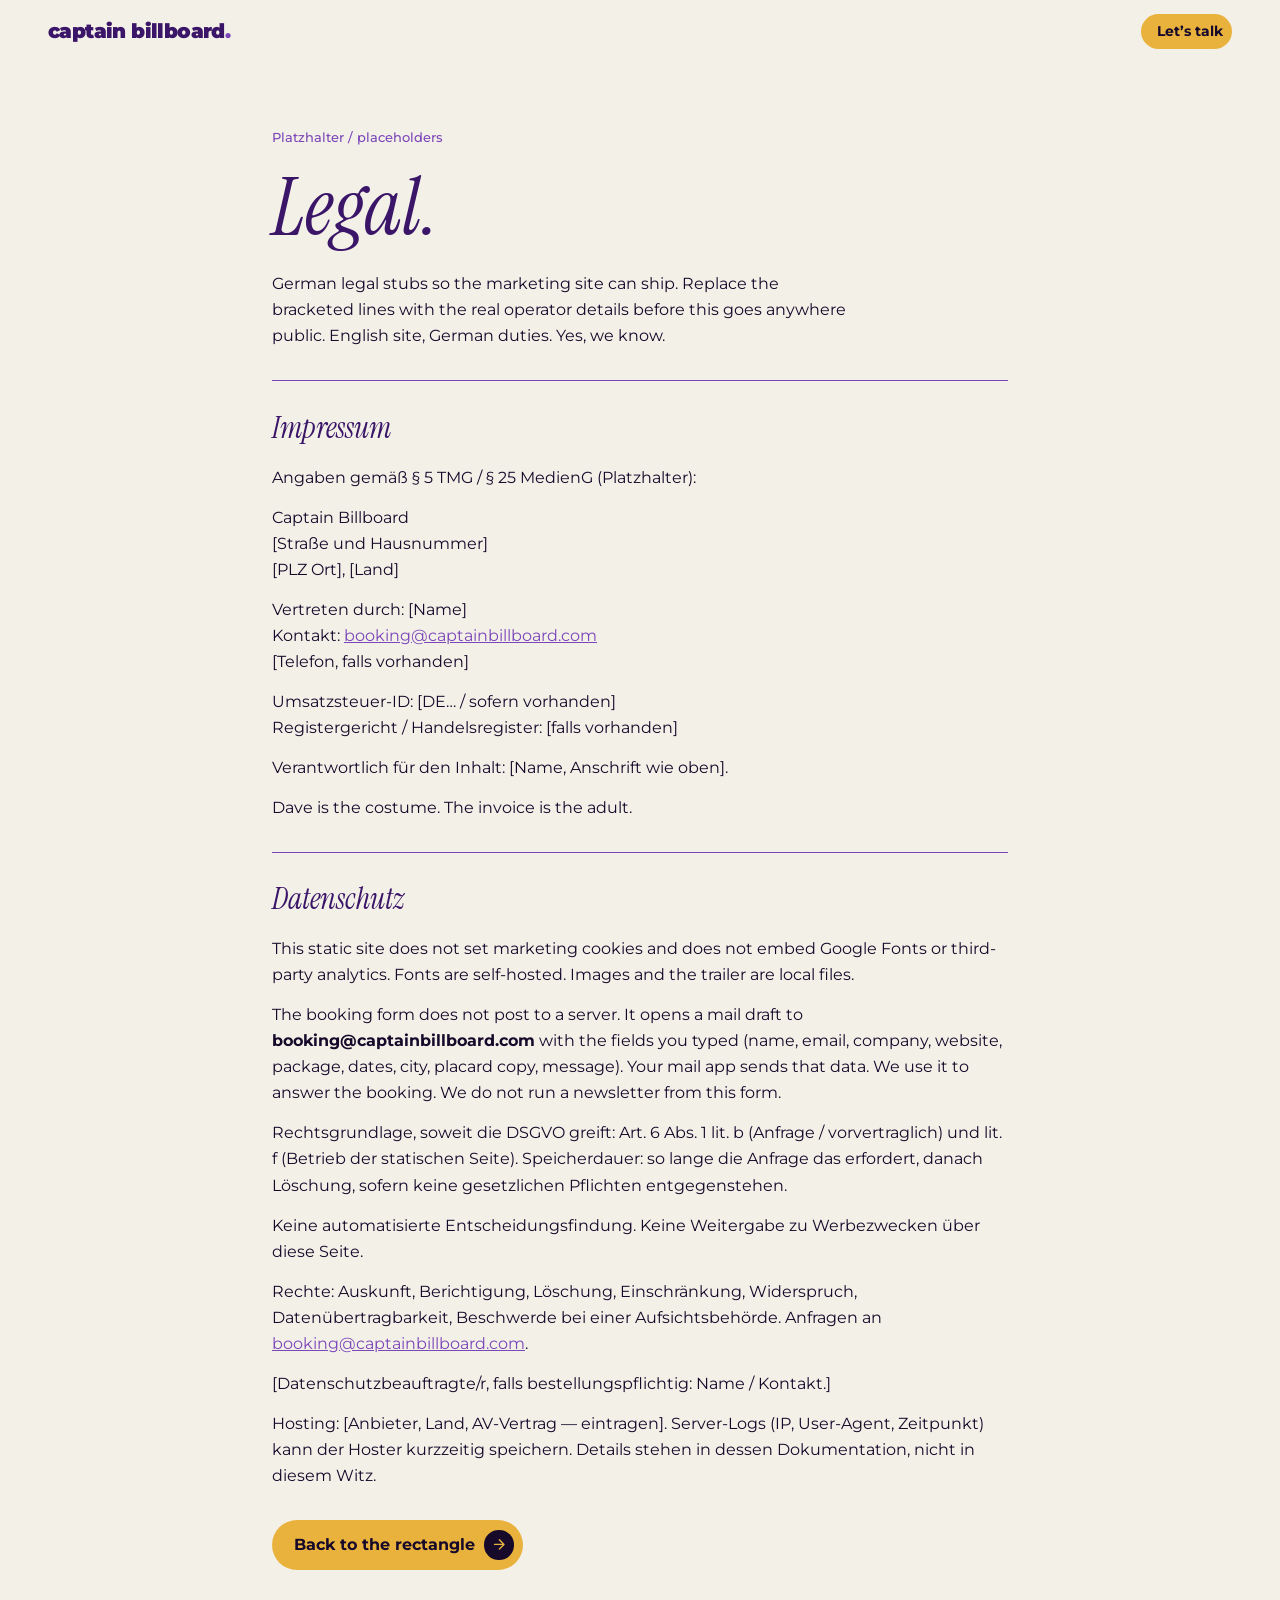
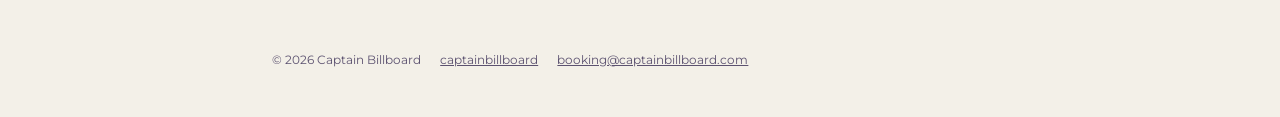
==== legal.html @ 232f28d6 "Restyle the site light: paper canvas, purple and gold from the suit. Swap the dark lime studio for D" ====
<!DOCTYPE html>
<html lang="de">
<head>
  <meta charset="utf-8">
  <meta name="viewport" content="width=device-width, initial-scale=1">
  <title>Impressum &amp; Datenschutz — Captain Billboard</title>
  <meta name="robots" content="noindex">
  <link rel="icon" href="assets/img/favicon.svg" type="image/svg+xml">
  <link rel="icon" href="assets/img/favicon.png" type="image/png">
  <meta name="theme-color" content="#f3f0e8">
  <link rel="stylesheet" href="assets/fonts/fonts.css">
  <link rel="stylesheet" href="css/styles.css">
</head>
<body>
  <a class="skip" href="#legal">Zum Inhalt</a>
  <header class="nav">
    <a class="mark" href="index.html">captain billboard<span class="mark__dot">.</span></a>
    <div class="nav__end">
      <a class="pill" href="index.html#book">Let’s talk</a>
    </div>
  </header>

  <main id="legal" class="legal-page">
    <p class="eyebrow">Platzhalter / placeholders</p>
    <h1>Legal.</h1>
    <p class="measure">German legal stubs so the marketing site can ship. Replace the bracketed lines with the real operator details before this goes anywhere public. English site, German duties. Yes, we know.</p>

    <article class="legal-block" id="impressum">
      <h2>Impressum</h2>
      <p>Angaben gemäß § 5 TMG / § 25 MedienG (Platzhalter):</p>
      <p>
        Captain Billboard<br>
        [Straße und Hausnummer]<br>
        [PLZ Ort], [Land]
      </p>
      <p>
        Vertreten durch: [Name]<br>
        Kontakt: <a href="mailto:booking@captainbillboard.com">booking@captainbillboard.com</a><br>
        [Telefon, falls vorhanden]
      </p>
      <p>
        Umsatzsteuer-ID: [DE… / sofern vorhanden]<br>
        Registergericht / Handelsregister: [falls vorhanden]
      </p>
      <p>Verantwortlich für den Inhalt: [Name, Anschrift wie oben].</p>
      <p>Dave is the costume. The invoice is the adult.</p>
    </article>

    <article class="legal-block" id="datenschutz">
      <h2>Datenschutz</h2>
      <p>This static site does not set marketing cookies and does not embed Google Fonts or third-party analytics. Fonts are self-hosted. Images and the trailer are local files.</p>
      <p>The booking form does not post to a server. It opens a mail draft to <strong>booking@captainbillboard.com</strong> with the fields you typed (name, email, company, website, package, dates, city, placard copy, message). Your mail app sends that data. We use it to answer the booking. We do not run a newsletter from this form.</p>
      <p>Rechtsgrundlage, soweit die DSGVO greift: Art. 6 Abs. 1 lit. b (Anfrage / vorvertraglich) und lit. f (Betrieb der statischen Seite). Speicherdauer: so lange die Anfrage das erfordert, danach Löschung, sofern keine gesetzlichen Pflichten entgegenstehen.</p>
      <p>Keine automatisierte Entscheidungsfindung. Keine Weitergabe zu Werbezwecken über diese Seite.</p>
      <p>Rechte: Auskunft, Berichtigung, Löschung, Einschränkung, Widerspruch, Datenübertragbarkeit, Beschwerde bei einer Aufsichtsbehörde. Anfragen an <a href="mailto:booking@captainbillboard.com">booking@captainbillboard.com</a>.</p>
      <p>[Datenschutzbeauftragte/r, falls bestellungspflichtig: Name / Kontakt.]</p>
      <p>Hosting: [Anbieter, Land, AV-Vertrag — eintragen]. Server-Logs (IP, User-Agent, Zeitpunkt) kann der Hoster kurzzeitig speichern. Details stehen in dessen Dokumentation, nicht in diesem Witz.</p>
    </article>

    <p style="margin-top:2rem"><a class="pill pill--gold pill--lg" href="index.html">Back to the rectangle <span class="arrow" aria-hidden="true"><svg viewBox="0 0 24 24" aria-hidden="true"><path d="M5 12h13M12 5.5 18.5 12 12 18.5"/></svg></span></a></p>
  </main>

  <footer class="legal-bar">
    <span>© <span id="y"></span> Captain Billboard</span>
    <a href="index.html">captainbillboard</a>
    <a href="mailto:booking@captainbillboard.com">booking@captainbillboard.com</a>
  </footer>
  <script src="js/main.js"></script>
</body>
</html>
---- assets/fonts/fonts.css ----
@font-face {
  font-family: "Instrument Serif";
  src: url("instrument-serif-latin-400.woff2") format("woff2");
  font-weight: 400;
  font-style: normal;
  font-display: swap;
}

@font-face {
  font-family: "Instrument Serif";
  src: url("instrument-serif-latin-400-italic.woff2") format("woff2");
  font-weight: 400;
  font-style: italic;
  font-display: swap;
}

@font-face {
  font-family: "Montserrat";
  src: url("montserrat-latin-300.woff2") format("woff2");
  font-weight: 300;
  font-style: normal;
  font-display: swap;
}

@font-face {
  font-family: "Montserrat";
  src: url("montserrat-latin-400.woff2") format("woff2");
  font-weight: 400;
  font-style: normal;
  font-display: swap;
}

@font-face {
  font-family: "Montserrat";
  src: url("montserrat-latin-400-italic.woff2") format("woff2");
  font-weight: 400;
  font-style: italic;
  font-display: swap;
}

@font-face {
  font-family: "Montserrat";
  src: url("montserrat-latin-500.woff2") format("woff2");
  font-weight: 500;
  font-style: normal;
  font-display: swap;
}

@font-face {
  font-family: "Montserrat";
  src: url("montserrat-latin-600.woff2") format("woff2");
  font-weight: 600;
  font-style: normal;
  font-display: swap;
}

@font-face {
  font-family: "Montserrat";
  src: url("montserrat-latin-700.woff2") format("woff2");
  font-weight: 700;
  font-style: normal;
  font-display: swap;
}

@font-face {
  font-family: "Montserrat";
  src: url("montserrat-latin-800.woff2") format("woff2");
  font-weight: 800;
  font-style: normal;
  font-display: swap;
}

@font-face {
  font-family: "Montserrat";
  src: url("montserrat-latin-900.woff2") format("woff2");
  font-weight: 900;
  font-style: normal;
  font-display: swap;
}

@font-face {
  font-family: "JetBrains Mono";
  src: url("jetbrains-mono-latin-400.woff2") format("woff2");
  font-weight: 400;
  font-style: normal;
  font-display: swap;
}

@font-face {
  font-family: "JetBrains Mono";
  src: url("jetbrains-mono-latin-500.woff2") format("woff2");
  font-weight: 500;
  font-style: normal;
  font-display: swap;
}

@font-face {
  font-family: "JetBrains Mono";
  src: url("jetbrains-mono-latin-700.woff2") format("woff2");
  font-weight: 700;
  font-style: normal;
  font-display: swap;
}
---- css/styles.css ----
:root {
  color-scheme: light;
  scrollbar-color: var(--purple) var(--paper);
  --paper: #f3f0e8;
  --paper-2: #e9e3d4;
  --ink: #16092a;
  --ink-2: #2a1448;
  --plum: #3a1568;
  --purple: #7b46b8;
  --gold: #e9b23c;
  --grey: #3d3350;
  --mute: #5c5270;
  --live: #7b46b8;
  --sans: "Montserrat", "Segoe UI", sans-serif;
  --serif: "Instrument Serif", "Times New Roman", serif;
  --mono: "JetBrains Mono", ui-monospace, monospace;
  --pad: clamp(1rem, 4vw, 3rem);
  --wide: 84rem;
  --ease: cubic-bezier(0.16, 1, 0.3, 1);
}

*,
*::before,
*::after {
  box-sizing: border-box;
}

html {
  scroll-behavior: smooth;
  /* gentle snapping: the full-screen shots catch, the rest of the page doesn't */
  scroll-snap-type: y proximity;
}

[id] {
  scroll-margin-top: 4.5rem;
}

::selection {
  background: var(--gold);
  color: var(--ink);
}

body {
  margin: 0;
  background: var(--paper);
  color: var(--ink);
  font-family: var(--sans);
  font-size: 1.02rem;
  font-weight: 400;
  line-height: 1.6;
  overflow-x: hidden;
  -webkit-font-smoothing: antialiased;
}

img,
video {
  max-width: 100%;
  display: block;
}

a {
  color: inherit;
}

:focus-visible {
  outline: 2px solid var(--purple);
  outline-offset: 3px;
}

h1,
h2,
h3,
p,
ul,
ol,
figure,
blockquote {
  margin: 0;
}

p + p,
.note {
  margin-top: 0.85em;
}

.skip {
  position: absolute;
  left: 1rem;
  top: -4rem;
  z-index: 90;
  background: var(--gold);
  color: var(--ink);
  padding: 0.55rem 0.85rem;
  font-size: 0.85rem;
  text-decoration: none;
}

.skip:focus {
  top: 1rem;
}

.measure,
.note,
.stat p,
.faq p,
.split p,
.prose p,
.spec__notes p,
.steps p,
.talk__copy p {
  max-width: 36rem;
}

.note {
  color: var(--mute);
  font-size: 0.92rem;
}

.eyebrow,
.kicker {
  font-size: 0.8rem;
  font-weight: 500;
  color: var(--purple);
  margin-bottom: 1rem;
}

.kicker {
  margin-bottom: 0.6rem;
}

.display {
  font-family: var(--serif);
  font-size: clamp(2.2rem, 6.6vw, 5rem);
  font-style: italic;
  font-weight: 400;
  line-height: 1.02;
  letter-spacing: -0.015em;
  color: var(--plum);
  max-width: 20ch;
  margin-bottom: 1.3rem;
  text-wrap: balance;
}

.pull {
  font-family: var(--serif);
  font-size: clamp(2.4rem, 8vw, 6.5rem);
  font-style: italic;
  font-weight: 400;
  line-height: 1.08;
  letter-spacing: -0.02em;
  color: var(--plum);
  max-width: 18ch;
  text-wrap: balance;
}

.pull--center {
  max-width: none;
  text-align: center;
  font-size: clamp(2.1rem, 5vw, 4.2rem);
}

.pull-band {
  width: min(100% - var(--pad) * 2, var(--wide));
  margin: 0 auto;
  padding: clamp(3.5rem, 9vw, 6.5rem) 0 clamp(2rem, 5vw, 3rem);
}

.block {
  width: min(100% - var(--pad) * 2, var(--wide));
  margin: 0 auto;
  padding: clamp(4rem, 11vw, 8rem) 0;
}

.block--tight {
  padding: clamp(1.5rem, 4vw, 2.5rem) 0 0;
}

/* --- arrows + pills --- */

.arrow,
.arrow-btn {
  display: inline-grid;
  place-items: center;
  flex-shrink: 0;
}

.arrow svg,
.arrow-btn svg {
  width: 1.05rem;
  height: 1.05rem;
  fill: none;
  stroke: currentColor;
  stroke-width: 2;
  stroke-linecap: round;
  stroke-linejoin: round;
}

.arrow {
  width: 1.85rem;
  height: 1.85rem;
  border-radius: 50%;
  background: var(--ink);
  color: var(--gold);
  transition: transform 0.4s var(--ease);
}

.arrow--gold {
  background: var(--gold);
  color: var(--ink);
}

.arrow-btn {
  width: 2.75rem;
  height: 2.75rem;
  border: 0;
  border-radius: 50%;
  background: var(--gold);
  color: var(--ink);
  cursor: pointer;
  transition: transform 0.45s var(--ease), background 0.3s var(--ease);
}

.arrow-btn--sm {
  width: 2.25rem;
  height: 2.25rem;
}

.arrow-btn--line {
  background: transparent;
  color: var(--plum);
  border: 1.5px solid var(--plum);
}

.arrow-btn--line:hover {
  background: var(--gold);
  color: var(--ink);
}

.arrow-btn--back svg {
  transform: rotate(180deg);
}

.pill {
  display: inline-flex;
  align-items: center;
  gap: 0.6rem;
  min-height: 2.2rem;
  padding: 0.4rem 0.55rem 0.4rem 1rem;
  border: 0;
  border-radius: 999px;
  background: var(--gold);
  color: var(--ink);
  font-family: var(--sans);
  font-size: 0.86rem;
  font-weight: 700;
  text-decoration: none;
  cursor: pointer;
  transition: background 0.3s var(--ease), color 0.3s var(--ease);
}

.pill:hover {
  background: var(--plum);
  color: var(--paper);
}

.pill--lg {
  min-height: 3.1rem;
  padding: 0.5rem 0.6rem 0.5rem 1.35rem;
  font-size: 0.98rem;
}

.pill--gold {
  background: var(--gold);
}

.pill--gold .arrow {
  background: var(--ink);
  color: var(--gold);
}

.pill--ink {
  background: var(--ink);
  color: var(--paper);
}

.pill--ink:hover {
  background: #000;
}

.pill:hover .arrow {
  transform: translateX(3px);
}

.pill:active,
.arrow-btn:active {
  transform: scale(0.97);
}

.pill__stack {
  display: grid;
  gap: 0.1rem;
  text-align: left;
}

.pill__b {
  font-weight: 400;
  font-size: 0.85em;
  color: var(--gold);
}

.text-link {
  font-size: 0.92rem;
  font-weight: 600;
  color: var(--purple);
  text-underline-offset: 0.25em;
}

/* --- nav --- */

.nav {
  position: fixed;
  top: 0;
  left: 0;
  right: 0;
  z-index: 60;
  display: flex;
  align-items: center;
  justify-content: space-between;
  gap: 1rem;
  padding: 0.85rem var(--pad);
  transition: background 0.35s var(--ease), backdrop-filter 0.35s var(--ease);
}

.nav.is-stuck {
  background: color-mix(in srgb, var(--paper) 94%, transparent);
  backdrop-filter: blur(14px);
}

.nav.is-stuck .mark,
.nav.is-stuck .menu-btn {
  color: var(--plum);
}

.mark {
  font-size: clamp(0.95rem, 2.4vw, 1.25rem);
  font-weight: 900;
  letter-spacing: -0.03em;
  line-height: 1.15;
  color: var(--plum);
  text-decoration: none;
}

.mark__dot {
  color: var(--purple);
}

.nav__end {
  display: flex;
  align-items: center;
  gap: 0.75rem;
}

.menu-btn {
  appearance: none;
  border: 0;
  background: none;
  color: var(--plum);
  font: inherit;
  font-size: 0.92rem;
  font-weight: 600;
  cursor: pointer;
  padding: 0.35rem 0.1rem;
}

.menu-btn[aria-expanded="true"] {
  color: var(--purple);
}

.menu {
  position: fixed;
  inset: 0;
  z-index: 55;
  background: var(--paper);
  overflow-y: auto;
  animation: menu-in 0.45s var(--ease);
}

.menu[hidden] {
  display: none;
}

@keyframes menu-in {
  from { opacity: 0; transform: translateY(-1.5rem); }
}

.menu__inner {
  width: min(100% - var(--pad) * 2, var(--wide));
  margin: 0 auto;
  min-height: 100%;
  display: flex;
  flex-direction: column;
  justify-content: space-between;
  gap: 2rem;
  padding: 5rem 0 2.5rem;
}

.menu__links {
  display: grid;
}

.menu__links a {
  font-family: var(--serif);
  font-size: clamp(1.7rem, 6vw, 3.2rem);
  font-style: italic;
  line-height: 1.12;
  color: var(--plum);
  text-decoration: none;
  transition: color 0.25s var(--ease), transform 0.35s var(--ease);
}

.menu__links a:hover,
.menu__links a.is-here {
  color: var(--purple);
  transform: translateX(0.5rem);
}

.menu__mail {
  font-size: 1.05rem;
  font-weight: 600;
  color: var(--purple);
}

.menu__foot p {
  margin-top: 0.7rem;
  color: var(--mute);
  font-size: 0.9rem;
  max-width: 30rem;
}

/* --- hero --- */

.hero {
  height: 185vh;
}

.hero__stage {
  --p: 0;
  position: sticky;
  top: 0;
  height: 100vh;
  height: 100svh;
  display: flex;
  flex-direction: column;
  align-items: center;
  /* the wordmark rides low so the placard on his back stays readable */
  justify-content: flex-end;
  padding-bottom: clamp(0.8rem, 3vh, 1.8rem);
  overflow: hidden;
}

/* Where the type may live depends on how much clear frame the crop leaves,
   which tracks the viewport's aspect ratio rather than its width. */
.hero__band {
  position: relative;
  z-index: 2;
  width: 100%;
}

/* portrait-ish: he fills the frame, so the type drops into a paper margin
   below him. The band has to stay short enough to clear his back placard. */
@media (max-aspect-ratio: 5 / 4) {
  .hero__band {
    padding-top: 1.4rem;
    background: linear-gradient(
      180deg,
      transparent 0%,
      color-mix(in srgb, var(--paper) 80%, transparent) 16%,
      var(--paper) 42%
    );
  }

  .hero__giant {
    font-size: 19vw;
  }

  .hero__serif {
    font-size: 4.6vw;
  }

  .hero__credit {
    font-size: 0.74rem;
    line-height: 1.4;
  }

  .hero__foot {
    margin-top: 0.8rem;
  }

  .hero__strip {
    gap: 0.7rem;
    padding-top: 0.7rem;
  }
}

/* short phones have even less room under him */
@media (max-aspect-ratio: 5 / 4) and (max-height: 780px) {
  .hero__band {
    padding-top: 0.9rem;
  }

  .hero__giant {
    font-size: 17vw;
  }

  .hero__credit {
    font-size: 0.7rem;
  }

  .chip__l {
    display: none;
  }
}

/* landscape-ish: he stands right of centre, so the type takes the left margin */
@media (min-aspect-ratio: 5 / 4) {
  .hero__stage {
    justify-content: center;
    padding-bottom: 0;
  }

  .hero__band {
    display: contents;
  }

  .hero__type {
    align-self: flex-start;
    width: min(42vw, 38rem);
  }

  .hero__shot::after {
    background:
      linear-gradient(90deg, color-mix(in srgb, var(--paper) 82%, transparent) 0%, color-mix(in srgb, var(--paper) 42%, transparent) 32%, transparent 52%),
      linear-gradient(180deg, color-mix(in srgb, var(--ink) 22%, transparent) 0%, transparent 18%);
  }

  .hero__giant {
    font-size: min(18vw, 18rem);
  }

  .hero__serif {
    font-size: min(4.2vw, 2.5rem);
  }

  .hero__foot {
    position: absolute;
    left: 0;
    right: 0;
    bottom: clamp(1rem, 3.5vh, 2.2rem);
    margin-top: 0;
  }

  .hero__shot img {
    object-position: 56% 50%;
  }
}

/* The shot owns the whole first screen; the type sits on top of it. */
.hero__shot {
  position: absolute;
  inset: 0;
  z-index: 0;
  overflow: hidden;
}

.hero__shot img {
  width: 100%;
  height: 100%;
  object-fit: cover;
  /* portrait crops hard, so frame him rather than the empty sky */
  object-position: 79% 50%;
  /* colour first; a light paper wash carries the type, not a dark cave */
  filter: saturate(1.06) contrast(1.04) brightness(calc(0.92 + var(--p) * 0.08));
  transform: scale(calc(1 + var(--p) * 0.08));
}

/* paper wash so plum type reads, without burying Dave or the placard */
.hero__shot::after {
  content: "";
  position: absolute;
  inset: 0;
  background:
    linear-gradient(180deg, color-mix(in srgb, var(--paper) 55%, transparent) 0%, transparent 28%),
    linear-gradient(0deg, color-mix(in srgb, var(--paper) 70%, transparent) 0%, transparent 36%);
  opacity: calc(1 - var(--p) * 0.7);
}

.hero__type {
  position: relative;
  z-index: 2;
  align-self: stretch;
  padding: 0 var(--pad);
  text-align: left;
  /* the word rides up out of frame instead of dissolving into the photo */
  transform: translateY(calc(var(--p) * -52vh)) scale(calc(1 - var(--p) * 0.06));
  opacity: calc(1 - max(0, var(--p) - 0.9) * 10);
}

.hero__tag {
  font-size: 0.78rem;
  font-weight: 500;
  color: var(--plum);
  margin-bottom: 0.6rem;
}

.hero__giant {
  font-size: 22vw;
  font-weight: 900;
  line-height: 0.88;
  letter-spacing: -0.05em;
  color: var(--plum);
}

.hero__serif {
  font-family: var(--serif);
  font-size: min(5.6vw, 2.9rem);
  font-style: italic;
  line-height: 1.08;
  letter-spacing: 0.01em;
  color: var(--purple);
  margin-top: 0.1em;
}

.hero__foot {
  position: relative;
  z-index: 3;
  width: 100%;
  margin-top: 1.1rem;
  padding: 0 var(--pad);
  opacity: calc(1 - max(0, var(--p) - 0.3) * 2.6);
  transform: translateY(calc(var(--p) * 3vh));
}

/* The shot's own title, in Dave's voice, not a generic label. */
.hero__credit {
  max-width: 44rem;
  margin: 0 auto;
  font-size: clamp(0.82rem, 1.3vw, 1rem);
  line-height: 1.45;
  color: var(--grey);
  text-align: center;
  text-wrap: balance;
}

.hero__credit b {
  color: var(--plum);
  font-weight: 600;
}

.hero__strip {
  position: relative;
  width: min(100%, 52rem);
  margin: clamp(0.8rem, 2.5vh, 1.4rem) auto 0;
  display: grid;
  gap: 1rem;
  padding-top: 0.9rem;
  border-top: 1px solid color-mix(in srgb, var(--purple) 55%, transparent);
}

.hero__who {
  text-align: center;
}

.hero__who p {
  font-size: clamp(0.85rem, 1.2vw, 0.95rem);
  font-weight: 500;
  color: var(--grey);
}

.hero__who-light {
  font-weight: 300;
  color: var(--mute);
  margin-top: 0.2rem;
}

.chips {
  display: grid;
  grid-template-columns: repeat(3, auto);
  gap: 1rem;
  justify-content: center;
}

.chip {
  position: relative;
  display: flex;
  align-items: flex-start;
  gap: 0.5rem;
  padding-right: 0.9rem;
}

.chip + .chip {
  padding-left: 0.9rem;
}

.chip + .chip::before {
  content: "";
  position: absolute;
  left: 0;
  top: 0.1rem;
  bottom: 0.1rem;
  width: 1px;
  background: color-mix(in srgb, var(--purple) 40%, transparent);
}

.chip__live {
  width: 8px;
  height: 8px;
  margin-top: 0.55rem;
  border-radius: 50%;
  background: var(--live);
  flex-shrink: 0;
  animation: live 1.8s ease-in-out infinite;
}

@keyframes live {
  0%, 100% { transform: scale(1); opacity: 1; }
  50% { transform: scale(1.5); opacity: 0.55; }
}

.chip__n {
  font-size: clamp(1.15rem, 2.2vw, 1.55rem);
  font-weight: 500;
  font-variant-numeric: lining-nums tabular-nums;
  line-height: 1;
  color: var(--grey);
  white-space: nowrap;
}

.chip__n span {
  font-size: 0.45em;
  font-weight: 400;
  margin-left: 0.15em;
  vertical-align: 0.35em;
}

.chip__l {
  margin-top: 0.35rem;
  font-size: 0.62rem;
  color: var(--mute);
  white-space: nowrap;
}

@media (max-width: 639px) {
  .chips {
    gap: 0.5rem;
  }

  .chip {
    padding-right: 0.5rem;
  }

  .chip + .chip {
    padding-left: 0.5rem;
  }

  .chip__n {
    font-size: 1.15rem;
  }

  .chip__l {
    font-size: 0.55rem;
    white-space: normal;
  }


  .shot figcaption {
    gap: 0.55rem;
  }

  .nav .pill {
    display: none;
  }
}

/* --- statement --- */

.statement {
  width: min(100% - var(--pad) * 2, 68rem);
  margin: 0 auto;
  padding: clamp(3rem, 9vw, 7rem) 0;
  text-align: center;
}

.statement__lede {
  font-size: clamp(1.25rem, 2.9vw, 2.35rem);
  font-weight: 500;
  line-height: 1.25;
  color: var(--plum);
}

.statement .note {
  margin-top: 1.4rem;
  margin-left: auto;
  margin-right: auto;
}

.statement__end {
  display: grid;
  gap: 1.8rem;
  justify-items: center;
  margin-top: 2.6rem;
}

.meta {
  display: flex;
  flex-wrap: wrap;
  justify-content: center;
  gap: 1rem 2.4rem;
}

.meta b {
  display: block;
  font-size: 1.6rem;
  font-weight: 700;
  line-height: 1;
  color: var(--ink);
}

.meta span {
  font-size: 0.72rem;
  color: var(--mute);
}

.cta-row {
  display: flex;
  flex-wrap: wrap;
  align-items: center;
  justify-content: center;
  gap: 1rem 1.6rem;
}

/* --- numbered rows --- */

.rows {
  margin: clamp(2.5rem, 6vw, 4rem) 0;
}

.row {
  position: relative;
  display: grid;
  grid-template-columns: auto 1fr auto;
  align-items: center;
  gap: 0.4rem 1rem;
  padding: 1.6rem 0;
  border-bottom: 1px solid color-mix(in srgb, var(--grey) 18%, transparent);
  text-decoration: none;
  color: inherit;
}

.row::after {
  content: "";
  position: absolute;
  left: 0;
  bottom: -1px;
  height: 1px;
  width: 0;
  background: var(--purple);
  transition: width 0.6s var(--ease);
}

.row:hover::after,
.row:focus-visible::after {
  width: 100%;
}

.row__num {
  display: block;
  height: 1em;
  overflow: hidden;
  font-size: 0.95rem;
  font-weight: 700;
  line-height: 1;
  color: var(--purple);
}

.row__num i {
  display: block;
  font-style: normal;
  transition: transform 0.45s var(--ease);
}

.row:hover .row__num i {
  transform: translateY(-100%);
}

.row__title {
  font-family: var(--serif);
  font-size: clamp(2rem, 6.4vw, 5rem);
  font-style: italic;
  line-height: 1.05;
  color: var(--purple);
  transition: color 0.3s var(--ease);
}

.row__arrow {
  display: inline-grid;
  place-items: center;
  width: 2rem;
  color: var(--purple);
  transition: transform 0.45s var(--ease);
}

.row__arrow svg {
  width: 1.55rem;
  height: 1.55rem;
  fill: none;
  stroke: currentColor;
  stroke-width: 1.6;
  stroke-linecap: round;
  stroke-linejoin: round;
}

.row:hover .row__arrow,
.row:focus-visible .row__arrow {
  transform: translateX(6px);
}

.row__sub {
  grid-column: 2;
  color: var(--mute);
  font-size: 0.92rem;
}

.row .row__arrow {
  grid-row: 1;
  grid-column: 3;
}

/* --- split / frames / lists --- */

.split {
  display: grid;
  gap: 2rem;
  margin-top: 2.2rem;
}

.split--tight {
  gap: 1.6rem;
  margin-top: 2.8rem;
  padding-top: 1.6rem;
  border-top: 1px solid color-mix(in srgb, var(--grey) 18%, transparent);
}

.display--center,
.player__title {
  max-width: none;
  text-align: center;
  margin-left: auto;
  margin-right: auto;
}

.player__title {
  font-family: var(--serif);
  font-size: clamp(1.7rem, 4.4vw, 3.4rem);
  font-style: italic;
  font-weight: 400;
  line-height: 1.15;
  letter-spacing: -0.015em;
  color: var(--plum);
  max-width: 22ch;
  margin: 2.2rem auto 1.1rem;
  text-wrap: balance;
}

#trailer {
  text-align: center;
}

#trailer .measure,
#trailer .note {
  margin-left: auto;
  margin-right: auto;
}

#trailer .player {
  margin-top: 0;
}

/* Didone stays reserved for plum pulls; working headings are sans. */
h3 {
  font-family: var(--sans);
  font-size: 1.12rem;
  font-weight: 700;
  line-height: 1.25;
  letter-spacing: -0.01em;
  color: var(--ink);
  margin-bottom: 0.5rem;
}

.ticks {
  list-style: none;
  padding: 1rem 0 0;
}

.ticks li {
  position: relative;
  padding: 0.55rem 0 0.55rem 1.4rem;
  border-bottom: 1px solid color-mix(in srgb, var(--grey) 15%, transparent);
  max-width: 36rem;
}

.ticks li::before {
  content: "→";
  position: absolute;
  left: 0;
  color: var(--purple);
}

/* --- lies --- */

.lies {
  display: grid;
  gap: 1rem;
  margin-top: 2.6rem;
}

.lie {
  padding: 1.4rem;
  border-radius: 1rem;
  background: var(--paper-2);
}

.lie__tag {
  display: inline-block;
  margin-bottom: 0.8rem;
  padding: 0.15rem 0.6rem;
  border-radius: 999px;
  border: 1px solid color-mix(in srgb, var(--grey) 35%, transparent);
  font-size: 0.7rem;
  font-weight: 600;
  color: var(--mute);
}

.lie--true .lie__tag {
  background: var(--gold);
  border-color: var(--gold);
  color: var(--ink);
}

/* --- spec / stats / steps --- */

.spec,
.stats,
.steps,
.rates {
  display: grid;
  gap: 1.8rem;
  margin-top: 2.4rem;
}

.spec__box {
  display: grid;
  place-items: center;
  width: min(100%, 19rem);
  aspect-ratio: 1;
  margin: 1rem 0;
  background: var(--gold);
  color: var(--ink);
  border-radius: 0.6rem;
  font-size: clamp(1.5rem, 4vw, 2.1rem);
  font-weight: 800;
  letter-spacing: -0.02em;
}

.spec__notes {
  display: grid;
  gap: 1.5rem;
}

.stat__n {
  font-size: clamp(4.5rem, 13vw, 8rem);
  font-weight: 800;
  font-variant-numeric: lining-nums tabular-nums;
  line-height: 0.92;
  letter-spacing: -0.05em;
  color: var(--plum);
}

.stat__n span {
  font-size: 0.4em;
}

.source {
  margin-top: 0.7rem;
  font-size: 0.72rem;
  color: var(--mute);
}

.rule {
  margin-top: 3rem;
  padding-top: 1.8rem;
  border-top: 1px solid var(--purple);
}

.rule__n {
  font-family: var(--serif);
  font-size: clamp(2rem, 6vw, 3.6rem);
  font-style: italic;
  line-height: 1;
  color: var(--purple);
  margin: 0.3rem 0 1rem;
}

.rule b,
.statement b {
  color: var(--purple);
}

.steps {
  list-style: none;
  padding: 0;
}

.steps li {
  padding-top: 1.1rem;
  border-top: 1px solid color-mix(in srgb, var(--grey) 20%, transparent);
}

.steps span {
  display: block;
  margin-bottom: 0.5rem;
  font-size: 0.8rem;
  font-weight: 700;
  color: var(--purple);
}

/* --- player --- */

/* full-bleed like the shots, so no media on the page sits in a box */
.player {
  position: relative;
  width: 100vw;
  margin: 2.4rem 0 0 calc(50% - 50vw);
  overflow: hidden;
  background: #000;
}

.player video {
  width: 100%;
  aspect-ratio: 16 / 9;
  object-fit: cover;
}

.player.is-missing::after {
  content: "trailer.mp4";
  position: absolute;
  inset: 0;
  display: grid;
  place-items: center;
  font-family: var(--serif);
  font-style: italic;
  font-size: clamp(1.8rem, 5vw, 3.2rem);
  color: var(--gold);
}

/* --- clip report: one full-screen shot at a time --- */

.reel {
  display: block;
}

.shot {
  position: relative;
  height: 100svh;
  overflow: hidden;
  scroll-snap-align: start;
  scroll-margin-top: 0;
  background: var(--ink);
}

.shot img {
  width: 100%;
  height: 100%;
  object-fit: cover;
}

.shot::after {
  content: "";
  position: absolute;
  inset: 0;
  z-index: 1;
  background: linear-gradient(
    0deg,
    color-mix(in srgb, var(--ink) 82%, transparent) 0%,
    color-mix(in srgb, var(--ink) 38%, transparent) 20%,
    transparent 44%
  );
}

.shot figcaption {
  position: absolute;
  left: var(--pad);
  right: var(--pad);
  bottom: clamp(1.4rem, 5vh, 3rem);
  z-index: 2;
  display: grid;
  gap: 0.7rem;
}

.shot__tags {
  display: flex;
  flex-wrap: wrap;
  gap: 0.35rem;
}

.shot__tags span {
  display: inline-flex;
  align-items: center;
  gap: 0.4rem;
  padding: 0.28rem 0.7rem;
  border-radius: 999px;
  border: 1px solid color-mix(in srgb, var(--gold) 55%, transparent);
  background: color-mix(in srgb, var(--ink) 55%, transparent);
  color: var(--gold);
  font-size: 0.7rem;
  font-weight: 600;
}

.shot__tags span::before {
  content: "";
  width: 5px;
  height: 5px;
  border-radius: 50%;
  background: var(--live);
}

.shot__title {
  font-family: var(--serif);
  font-size: clamp(1.5rem, 4.2vw, 3.4rem);
  font-style: italic;
  font-weight: 400;
  line-height: 1.06;
  letter-spacing: -0.015em;
  color: var(--gold);
  max-width: 26ch;
  margin: 0;
  text-wrap: balance;
}

.shot__idx {
  font-size: 0.72rem;
  font-weight: 600;
  font-variant-numeric: tabular-nums;
  color: var(--gold);
}

/* the placard close-up: a spec screen rather than a clip-report frame.
   Its caption sits up top so it never lands on the placard's own words. */
.shot--spec img {
  object-position: 50% 62%;
}

.shot--spec::after {
  background: linear-gradient(
    180deg,
    color-mix(in srgb, var(--ink) 88%, transparent) 0%,
    color-mix(in srgb, var(--ink) 45%, transparent) 24%,
    transparent 52%
  );
}

.shot--spec figcaption {
  top: 4.8rem;
  bottom: auto;
}

.shot__note {
  max-width: 46ch;
  font-size: 0.9rem;
  line-height: 1.5;
  color: var(--paper);
}

/* --- marquee --- */

.marquee {
  margin: clamp(3rem, 8vw, 5rem) 0;
  padding: 0.7rem 0;
  background: var(--gold);
  color: var(--ink);
  overflow: hidden;
}

.marquee__track {
  display: flex;
  align-items: center;
  gap: clamp(1.5rem, 4vw, 3.5rem);
  width: max-content;
  will-change: transform;
  animation: drift 26s linear infinite;
}

.marquee:hover .marquee__track {
  animation-play-state: paused;
}

.m-sans {
  font-size: clamp(2.4rem, 8vw, 6rem);
  font-weight: 900;
  line-height: 1.12;
  letter-spacing: -0.04em;
}

.m-serif {
  font-family: var(--serif);
  font-size: clamp(2.2rem, 7.4vw, 5.6rem);
  font-style: italic;
  line-height: 1.12;
}

@keyframes drift {
  from { transform: translateX(0); }
  to { transform: translateX(-50%); }
}

/* --- quotes --- */

.quotes {
  margin-top: 1.5rem;
}

.quotes__stage {
  display: grid;
}

.quote {
  grid-area: 1 / 1;
  text-align: center;
  animation: quote-in 0.6s var(--ease);
}

.quote[hidden] {
  display: none;
}

@keyframes quote-in {
  from { opacity: 0; transform: translateY(1rem); }
}

.quote p {
  font-family: var(--serif);
  font-size: clamp(1.6rem, 4.4vw, 3.2rem);
  font-style: italic;
  font-weight: 400;
  line-height: 1.28;
  color: var(--plum);
  max-width: 34ch;
  margin: 0 auto;
}

.quote footer {
  margin-top: 1.3rem;
  font-size: 0.85rem;
  font-weight: 600;
  color: var(--mute);
}

.quotes__nav {
  display: flex;
  align-items: center;
  justify-content: center;
  gap: 1rem;
  margin-top: 2rem;
}

.quotes__dots {
  display: flex;
  gap: 0.4rem;
}

.quotes__dots i {
  width: 7px;
  height: 7px;
  border-radius: 50%;
  background: color-mix(in srgb, var(--purple) 30%, transparent);
  transition: background 0.3s var(--ease);
}

.quotes__dots i.is-on {
  background: var(--gold);
}

.quotes + .note {
  text-align: center;
  margin: 1.6rem auto 0;
}

/* --- rates --- */

.rate {
  padding: 1.4rem 0 0.6rem;
  border-top: 1px solid var(--purple);
}

.rate__num {
  font-size: 0.78rem;
  font-weight: 700;
  color: var(--purple);
  margin-bottom: 0.7rem;
}

.rate__price {
  font-family: var(--serif);
  font-size: clamp(2.6rem, 6.5vw, 4rem);
  font-style: italic;
  line-height: 1.08;
  color: var(--plum);
  margin: 0.3rem 0 1rem;
}

.rate ul {
  list-style: none;
  padding: 0;
}

.rate li {
  padding: 0.4rem 0;
  border-bottom: 1px solid color-mix(in srgb, var(--grey) 14%, transparent);
  font-size: 0.95rem;
  color: var(--mute);
}

.rate--on {
  background: var(--paper-2);
  border-top-color: var(--gold);
  border-radius: 0 0 1rem 1rem;
  padding: 1.4rem 1.2rem 1.2rem;
  margin-top: -0.1rem;
}

.rate--on .kicker {
  display: inline-block;
  padding: 0.2rem 0.6rem;
  border-radius: 999px;
  background: var(--gold);
  color: var(--ink);
  font-weight: 600;
}

.rate--on li {
  border-bottom-color: color-mix(in srgb, var(--grey) 20%, transparent);
}

/* --- rules + faq --- */

.rules {
  list-style: none;
  padding: 1.6rem 0 0;
}

.rules li {
  display: grid;
  grid-template-columns: 2.4rem 1fr;
  gap: 0.7rem;
  padding: 0.85rem 0;
  border-top: 1px solid color-mix(in srgb, var(--grey) 18%, transparent);
}

.rules span {
  font-size: 0.82rem;
  font-weight: 700;
  color: var(--purple);
}

.faq {
  margin-top: 1.4rem;
}

.faq details {
  border-top: 1px solid color-mix(in srgb, var(--grey) 18%, transparent);
}

.faq summary {
  display: flex;
  align-items: center;
  justify-content: space-between;
  gap: 1rem;
  cursor: pointer;
  padding: 1rem 0;
  font-weight: 600;
  color: var(--ink);
  list-style: none;
}

.faq summary::-webkit-details-marker {
  display: none;
}

.faq summary::after {
  content: "+";
  color: var(--purple);
  font-size: 1.3rem;
  line-height: 1;
  transition: transform 0.35s var(--ease);
}

.faq details[open] summary::after {
  transform: rotate(45deg);
}

.faq p {
  padding: 0 0 1.1rem;
}

/* --- talk / footer panel --- */

.talk {
  width: min(100% - var(--pad) * 2, 92rem);
  margin: 0 auto clamp(1rem, 3vw, 2rem);
  padding: clamp(2rem, 5vw, 3.5rem) clamp(1.2rem, 3.5vw, 3rem) clamp(1.5rem, 3vw, 2rem);
  background: var(--gold);
  color: var(--ink);
  border-radius: 1.25rem;
  overflow: hidden;
}

.talk__top {
  display: grid;
  gap: 2rem;
}

.talk__title {
  font-size: clamp(1.7rem, 3.4vw, 2.5rem);
  font-weight: 800;
  line-height: 1;
  letter-spacing: -0.03em;
}

.talk__sub {
  font-size: clamp(0.95rem, 1.6vw, 1.15rem);
  font-weight: 500;
  margin: 0.4rem 0 1.4rem;
}

.talk__side .kicker,
.talk__side a {
  color: var(--ink);
}

.talk__side ul {
  list-style: none;
  padding: 0;
}

.talk__side li + li {
  margin-top: 0.35rem;
}

.talk__side a {
  text-decoration: none;
  font-weight: 500;
}

.talk__side a:hover {
  text-decoration: underline;
}

.talk__body {
  display: grid;
  gap: 2rem;
  margin-top: clamp(2.5rem, 6vw, 4rem);
  padding-top: clamp(1.5rem, 4vw, 2.5rem);
  border-top: 1px solid color-mix(in srgb, var(--ink) 25%, transparent);
}

.talk__copy h2 {
  font-size: clamp(1.35rem, 2.6vw, 1.9rem);
  font-weight: 800;
  line-height: 1.1;
  letter-spacing: -0.02em;
  margin-bottom: 0.9rem;
}

.talk__copy p,
.talk__copy .note {
  color: var(--ink);
}

/* Anything on the gold plate takes ink — gold on gold is a hole in the
   sentence. Pills keep their own colours, so they are not touched here. */
.talk__copy p a,
.talk .consent a,
.talk__copy p a:visited,
.talk .consent a:visited,
.talk__copy p a:hover,
.talk .consent a:hover,
.talk__copy p a:focus-visible,
.talk .consent a:focus-visible {
  color: var(--ink);
}

.talk__copy a {
  font-weight: 600;
  text-decoration: underline;
  text-underline-offset: 0.18em;
}

/* a gold focus ring would disappear against the plate as well */
.talk :focus-visible {
  outline-color: var(--ink);
}

/* One line, room for the i-dots. Tight line-height used to fling them off. */
.talk__mark {
  margin: clamp(2.5rem, 6vw, 4rem) 0 0.6rem;
  font-size: clamp(2.4rem, 7.2vw, 5.8rem);
  font-weight: 900;
  line-height: 1.18;
  letter-spacing: -0.03em;
  color: var(--plum);
  overflow: visible;
}

.talk__bar {
  display: grid;
  gap: 0.4rem;
  padding-top: 1rem;
  border-top: 1px solid color-mix(in srgb, var(--ink) 25%, transparent);
  font-size: 0.72rem;
  color: var(--ink);
}

/* --- form --- */

.form {
  display: grid;
  gap: 0.8rem;
}

.form label {
  display: grid;
  gap: 0.3rem;
  font-size: 0.72rem;
  font-weight: 700;
  color: var(--ink);
}

.form input,
.form select,
.form textarea {
  font: inherit;
  font-size: 1rem;
  font-weight: 400;
  color: var(--paper);
  background: var(--ink);
  border: 0;
  border-radius: 0.5rem;
  padding: 0.7rem 0.75rem;
  width: 100%;
}

.form input::placeholder,
.form textarea::placeholder {
  color: #7d7d74;
}

.form textarea {
  min-height: 8rem;
  resize: vertical;
}

.pair {
  display: grid;
  gap: 0.8rem;
}

.form .consent {
  display: flex;
  gap: 0.55rem;
  align-items: flex-start;
  font-size: 0.9rem;
  font-weight: 400;
}

.consent input {
  width: auto;
  margin-top: 0.3rem;
}

.form-note {
  font-size: 0.82rem;
  color: var(--ink);
  margin: 0;
}

.form .pill {
  justify-self: start;
}

code {
  font-family: var(--mono);
  font-size: 0.86em;
  color: var(--purple);
}

/* --- legal --- */

.legal-page {
  width: min(100% - var(--pad) * 2, 46rem);
  margin: 0 auto;
  padding: clamp(5rem, 12vw, 8rem) 0 4rem;
}

.legal-page h1 {
  font-family: var(--serif);
  font-size: clamp(2.6rem, 9vw, 5rem);
  font-style: italic;
  font-weight: 400;
  line-height: 1.08;
  color: var(--plum);
  margin: 0.4rem 0 1.2rem;
}

.legal-block {
  margin-top: 2rem;
  padding-top: 1.4rem;
  border-top: 1px solid var(--purple);
}

.legal-block h2 {
  font-family: var(--serif);
  font-size: 1.9rem;
  font-style: italic;
  font-weight: 400;
  color: var(--plum);
  margin-bottom: 0.7rem;
}

/* Purple links on paper. Pills keep their own gold plate and ink label. */
.legal-page p a:not(.pill),
.statement p a:not(.pill) {
  color: var(--purple);
}

.legal-bar {
  width: min(100% - var(--pad) * 2, 46rem);
  margin: 0 auto;
  padding: 1rem 0 3rem;
  display: flex;
  flex-wrap: wrap;
  gap: 0.6rem 1.2rem;
  font-size: 0.75rem;
  color: var(--mute);
}

/* --- motion --- */

.reveal {
  opacity: 0;
  transform: translateY(22px);
  transition: opacity 0.8s var(--ease), transform 0.8s var(--ease);
}

.reveal.is-in {
  opacity: 1;
  transform: none;
}

.w {
  display: inline-block;
  overflow: hidden;
  vertical-align: bottom;
  padding: 0.2em 0 0.2em;
  margin-bottom: -0.2em;
}

.w i {
  display: inline-block;
  font-style: inherit;
  transform: translateY(115%);
  transition: transform 0.75s var(--ease);
}

.is-in .w i,
.w.is-in i {
  transform: none;
}

@media (prefers-reduced-motion: reduce) {
  html {
    scroll-behavior: auto;
    scroll-snap-type: none;
  }

  .hero {
    height: 100svh;
  }

  .hero__stage {
    position: relative;
    height: 100svh;
  }

  .hero__shot img {
    filter: saturate(1.06) contrast(1.04);
    transform: none;
  }

  .hero__foot {
    opacity: 1;
    transform: none;
  }

  .reveal,
  .marquee__track,
  .arrow,
  .arrow-btn,
  .row__num i,
  .row::after,
  .quote,
  .w i,
  .chip__live {
    animation: none !important;
    transition: none !important;
    transform: none !important;
    opacity: 1 !important;
  }
}

/* --- breakpoints --- */

@media (min-width: 640px) {
  .lies,
  .pair,
  .split,
  .spec,
  .stats,
  .steps,
  .talk__top,
  .talk__body {
    grid-template-columns: 1fr 1fr;
  }

  .hero__strip {
    grid-template-columns: 1fr auto;
    align-items: end;
    gap: 1.5rem;
  }

  .hero__who {
    text-align: left;
  }

  .lies {
    grid-template-columns: repeat(3, 1fr);
  }

  .talk__top {
    grid-template-columns: 1.5fr 0.8fr;
  }

  .talk__bar {
    grid-template-columns: 1.6fr 1fr;
    gap: 1.2rem;
  }
}

@media (min-width: 980px) {
  .row {
    grid-template-columns: auto minmax(0, 1fr) auto;
    gap: 0.2rem 2.2rem;
    padding: 2.1rem 0;
  }

  .row__num {
    grid-column: 1;
    grid-row: 1 / span 2;
    align-self: center;
  }

  .row__title {
    grid-column: 2;
    grid-row: 1;
  }

  .row__sub {
    grid-column: 2;
    grid-row: 2;
  }

  .row .row__arrow {
    grid-column: 3;
    grid-row: 1 / span 2;
    align-self: center;
  }

  .split {
    grid-template-columns: 1.05fr 0.95fr;
    gap: 3rem;
  }

  .spec {
    grid-template-columns: 0.85fr 1.15fr;
    gap: 3rem;
  }

  .stats {
    grid-template-columns: repeat(3, 1fr);
    gap: 2rem;
  }

  .steps,
  .rates {
    grid-template-columns: repeat(4, 1fr);
    gap: 1.6rem;
  }

  .talk__body {
    grid-template-columns: 0.85fr 1.15fr;
    gap: 3rem;
  }

  .menu__inner {
    padding-top: 6.5rem;
  }
}

.is-missing img {
  opacity: 0;
}

.shot.is-missing,
.hero__shot.is-missing {
  background: var(--ink-2);
}
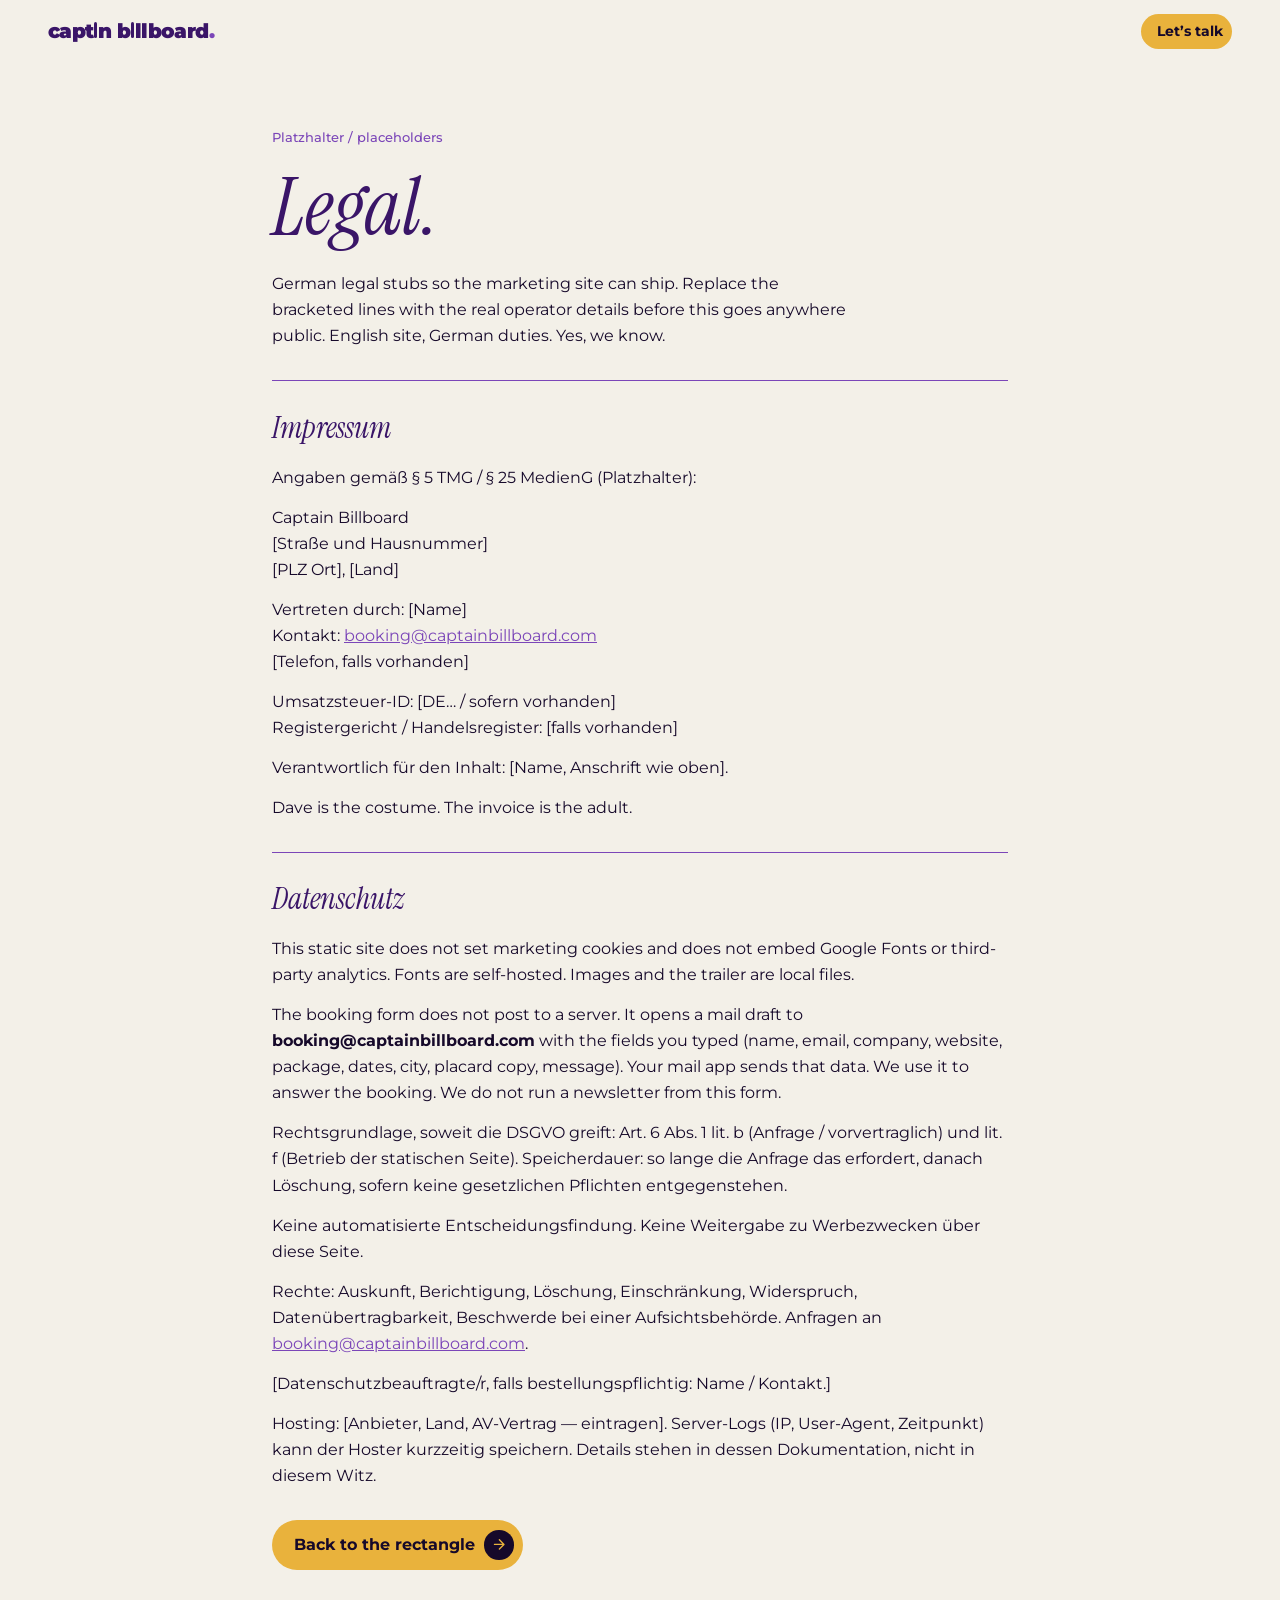
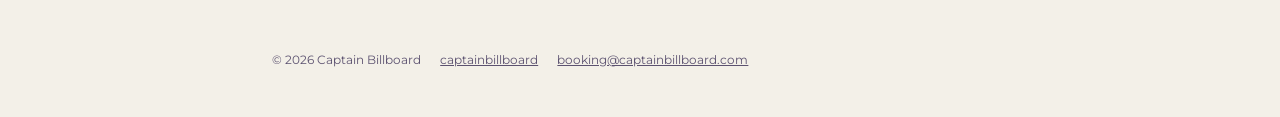
==== commit 4ef0a4bd: "Attach the wordmark i-dots and keep the trailer frame 16:9. The lockup now draws each i as one capsu" ====
--- a/legal.html
+++ b/legal.html
@@ -14,7 +14,7 @@
 <body>
   <a class="skip" href="#legal">Zum Inhalt</a>
   <header class="nav">
-    <a class="mark" href="index.html">captain billboard<span class="mark__dot">.</span></a>
+    <a class="mark" href="index.html" aria-label="captain billboard.">capt<span class="mark__i"></span>n b<span class="mark__i"></span>llboard<span class="mark__dot">.</span></a>
     <div class="nav__end">
       <a class="pill" href="index.html#book">Let’s talk</a>
     </div>
--- a/css/styles.css
+++ b/css/styles.css
@@ -354,6 +354,17 @@
   color: var(--purple);
 }
 
+/* One capsule per i — the tittle is the top of the stem, not a flying dot. */
+.mark__i {
+  display: inline-block;
+  width: 0.15em;
+  height: 0.78em;
+  margin: 0 0.045em 0 0.03em;
+  background: currentColor;
+  border-radius: 999px;
+  vertical-align: -0.02em;
+}
+
 .nav__end {
   display: flex;
   align-items: center;
@@ -534,29 +545,17 @@
 
   .hero__type {
     align-self: flex-start;
-    width: min(42vw, 38rem);
-  }
-
-  .hero__shot::after {
-    background:
-      linear-gradient(90deg, color-mix(in srgb, var(--paper) 82%, transparent) 0%, color-mix(in srgb, var(--paper) 42%, transparent) 32%, transparent 52%),
-      linear-gradient(180deg, color-mix(in srgb, var(--ink) 22%, transparent) 0%, transparent 18%);
-  }
-
-  .hero__giant {
-    font-size: min(18vw, 18rem);
-  }
-
-  .hero__serif {
-    font-size: min(4.2vw, 2.5rem);
+    width: min(34vw, 30rem);
   }
 
   .hero__foot {
     position: absolute;
     left: 0;
     right: 0;
-    bottom: clamp(1rem, 3.5vh, 2.2rem);
+    bottom: 0;
     margin-top: 0;
+    background: linear-gradient(180deg, transparent 0%, var(--paper) 42%);
+    padding-bottom: 0.35rem;
   }
 
   .hero__shot img {
@@ -630,6 +629,35 @@
   margin-top: 0.1em;
 }
 
+/* After the base type sizes so the aspect-ratio branches actually win. */
+@media (max-aspect-ratio: 5 / 4) {
+  .hero__giant {
+    font-size: 19vw;
+  }
+}
+
+@media (max-aspect-ratio: 5 / 4) and (max-height: 780px) {
+  .hero__giant {
+    font-size: 17vw;
+  }
+}
+
+@media (min-aspect-ratio: 5 / 4) {
+  .hero__giant {
+    font-size: min(13.2vw, 12rem);
+  }
+
+  .hero__serif {
+    font-size: min(3.2vw, 2rem);
+  }
+
+  .hero__shot::after {
+    background:
+      linear-gradient(90deg, var(--paper) 0%, color-mix(in srgb, var(--paper) 94%, transparent) 24%, color-mix(in srgb, var(--paper) 22%, transparent) 38%, transparent 50%),
+      linear-gradient(0deg, var(--paper) 0%, color-mix(in srgb, var(--paper) 90%, transparent) 16%, transparent 34%);
+  }
+}
+
 .hero__foot {
   position: relative;
   z-index: 3;
@@ -646,7 +674,7 @@
   margin: 0 auto;
   font-size: clamp(0.82rem, 1.3vw, 1rem);
   line-height: 1.45;
-  color: var(--grey);
+  color: var(--ink);
   text-align: center;
   text-wrap: balance;
 }
@@ -673,7 +701,7 @@
 .hero__who p {
   font-size: clamp(0.85rem, 1.2vw, 0.95rem);
   font-weight: 500;
-  color: var(--grey);
+  color: var(--ink);
 }
 
 .hero__who-light {
@@ -731,7 +759,7 @@
   font-weight: 500;
   font-variant-numeric: lining-nums tabular-nums;
   line-height: 1;
-  color: var(--grey);
+  color: var(--ink);
   white-space: nowrap;
 }
 
@@ -1141,12 +1169,13 @@
   width: 100vw;
   margin: 2.4rem 0 0 calc(50% - 50vw);
   overflow: hidden;
-  background: #000;
+  background: #16092a;
+  aspect-ratio: 16 / 9;
 }
 
 .player video {
   width: 100%;
-  aspect-ratio: 16 / 9;
+  height: 100%;
   object-fit: cover;
 }
 
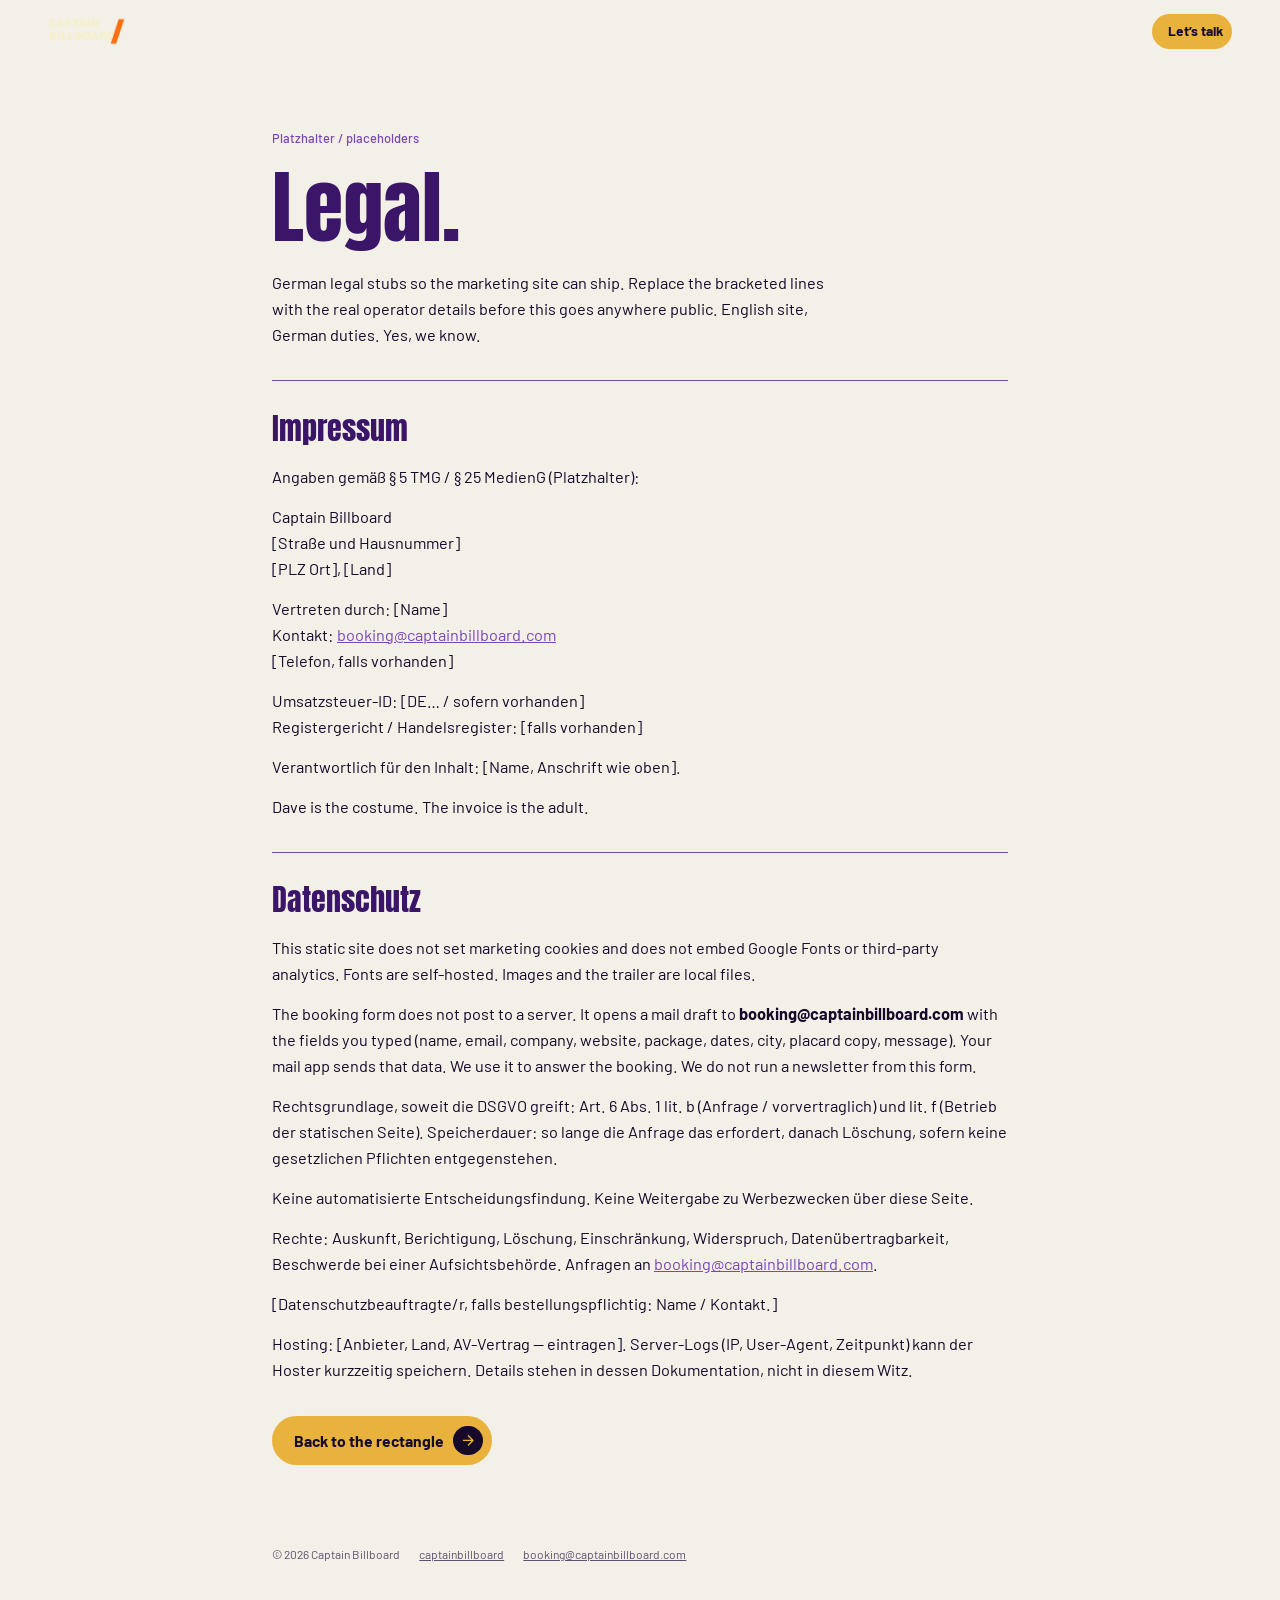
==== commit d9f6626c: "Put the real logo.png back and restore Anton on the big type. Header and footer use the stacked CAPT" ====
--- a/legal.html
+++ b/legal.html
@@ -14,7 +14,7 @@
 <body>
   <a class="skip" href="#legal">Zum Inhalt</a>
   <header class="nav">
-    <a class="mark" href="index.html" aria-label="captain billboard.">capt<span class="mark__i"></span>n b<span class="mark__i"></span>llboard<span class="mark__dot">.</span></a>
+    <a class="mark" href="index.html"><img src="assets/img/logo.png" alt="Captain Billboard" width="220" height="98"></a>
     <div class="nav__end">
       <a class="pill" href="index.html#book">Let’s talk</a>
     </div>
--- a/assets/fonts/fonts.css
+++ b/assets/fonts/fonts.css
@@ -1,80 +1,65 @@
 @font-face {
-  font-family: "Instrument Serif";
-  src: url("instrument-serif-latin-400.woff2") format("woff2");
+  font-family: "Black Han Sans";
+  src: url("black-han-sans-400.woff2") format("woff2"),
+    url("black-han-sans-latin-400.woff2") format("woff2");
   font-weight: 400;
   font-style: normal;
   font-display: swap;
 }
 
 @font-face {
-  font-family: "Instrument Serif";
-  src: url("instrument-serif-latin-400-italic.woff2") format("woff2");
+  font-family: "Anton";
+  src: url("anton-latin-400.woff2") format("woff2");
+  font-weight: 400;
+  font-style: normal;
+  font-display: swap;
+}
+
+@font-face {
+  font-family: "Barlow";
+  src: url("barlow-latin-400.woff2") format("woff2");
+  font-weight: 400;
+  font-style: normal;
+  font-display: swap;
+}
+
+@font-face {
+  font-family: "Barlow";
+  src: url("barlow-latin-400-italic.woff2") format("woff2");
   font-weight: 400;
   font-style: italic;
   font-display: swap;
 }
 
 @font-face {
-  font-family: "Montserrat";
-  src: url("montserrat-latin-300.woff2") format("woff2");
-  font-weight: 300;
-  font-style: normal;
-  font-display: swap;
-}
-
-@font-face {
-  font-family: "Montserrat";
-  src: url("montserrat-latin-400.woff2") format("woff2");
-  font-weight: 400;
-  font-style: normal;
-  font-display: swap;
-}
-
-@font-face {
-  font-family: "Montserrat";
-  src: url("montserrat-latin-400-italic.woff2") format("woff2");
-  font-weight: 400;
-  font-style: italic;
-  font-display: swap;
-}
-
-@font-face {
-  font-family: "Montserrat";
-  src: url("montserrat-latin-500.woff2") format("woff2");
+  font-family: "Barlow";
+  src: url("barlow-latin-500.woff2") format("woff2");
   font-weight: 500;
   font-style: normal;
   font-display: swap;
 }
 
 @font-face {
-  font-family: "Montserrat";
-  src: url("montserrat-latin-600.woff2") format("woff2");
+  font-family: "Barlow";
+  src: url("barlow-latin-600.woff2") format("woff2");
   font-weight: 600;
   font-style: normal;
   font-display: swap;
 }
 
 @font-face {
-  font-family: "Montserrat";
-  src: url("montserrat-latin-700.woff2") format("woff2");
+  font-family: "Barlow";
+  src: url("barlow-latin-700.woff2") format("woff2");
   font-weight: 700;
   font-style: normal;
   font-display: swap;
 }
 
 @font-face {
-  font-family: "Montserrat";
-  src: url("montserrat-latin-800.woff2") format("woff2");
-  font-weight: 800;
-  font-style: normal;
-  font-display: swap;
-}
-
-@font-face {
-  font-family: "Montserrat";
-  src: url("montserrat-latin-900.woff2") format("woff2");
-  font-weight: 900;
-  font-style: normal;
+  font-family: "Barlow";
+  src: url("barlow-latin-700-italic.woff2") format("woff2");
+  font-weight: 700;
+  font-style: italic;
   font-display: swap;
 }
 
--- a/css/styles.css
+++ b/css/styles.css
@@ -11,8 +11,8 @@
   --grey: #3d3350;
   --mute: #5c5270;
   --live: #7b46b8;
-  --sans: "Montserrat", "Segoe UI", sans-serif;
-  --serif: "Instrument Serif", "Times New Roman", serif;
+  --display: "Anton", Impact, sans-serif;
+  --sans: "Barlow", "Segoe UI", sans-serif;
   --mono: "JetBrains Mono", ui-monospace, monospace;
   --pad: clamp(1rem, 4vw, 3rem);
   --wide: 84rem;
@@ -129,9 +129,8 @@
 }
 
 .display {
-  font-family: var(--serif);
+  font-family: var(--display);
   font-size: clamp(2.2rem, 6.6vw, 5rem);
-  font-style: italic;
   font-weight: 400;
   line-height: 1.02;
   letter-spacing: -0.015em;
@@ -142,9 +141,8 @@
 }
 
 .pull {
-  font-family: var(--serif);
+  font-family: var(--display);
   font-size: clamp(2.4rem, 8vw, 6.5rem);
-  font-style: italic;
   font-weight: 400;
   line-height: 1.08;
   letter-spacing: -0.02em;
@@ -342,27 +340,16 @@
 }
 
 .mark {
-  font-size: clamp(0.95rem, 2.4vw, 1.25rem);
-  font-weight: 900;
-  letter-spacing: -0.03em;
-  line-height: 1.15;
-  color: var(--plum);
+  display: flex;
+  align-items: center;
+  line-height: 0;
   text-decoration: none;
 }
 
-.mark__dot {
-  color: var(--purple);
-}
-
-/* One capsule per i — the tittle is the top of the stem, not a flying dot. */
-.mark__i {
-  display: inline-block;
-  width: 0.15em;
-  height: 0.78em;
-  margin: 0 0.045em 0 0.03em;
-  background: currentColor;
-  border-radius: 999px;
-  vertical-align: -0.02em;
+.mark img {
+  display: block;
+  height: 32px;
+  width: auto;
 }
 
 .nav__end {
@@ -420,9 +407,8 @@
 }
 
 .menu__links a {
-  font-family: var(--serif);
+  font-family: var(--display);
   font-size: clamp(1.7rem, 6vw, 3.2rem);
-  font-style: italic;
   line-height: 1.12;
   color: var(--plum);
   text-decoration: none;
@@ -612,17 +598,17 @@
 }
 
 .hero__giant {
+  font-family: var(--display);
   font-size: 22vw;
-  font-weight: 900;
+  font-weight: 400;
   line-height: 0.88;
-  letter-spacing: -0.05em;
+  letter-spacing: -0.02em;
   color: var(--plum);
 }
 
 .hero__serif {
-  font-family: var(--serif);
+  font-family: var(--display);
   font-size: min(5.6vw, 2.9rem);
-  font-style: italic;
   line-height: 1.08;
   letter-spacing: 0.01em;
   color: var(--purple);
@@ -921,9 +907,8 @@
 }
 
 .row__title {
-  font-family: var(--serif);
+  font-family: var(--display);
   font-size: clamp(2rem, 6.4vw, 5rem);
-  font-style: italic;
   line-height: 1.05;
   color: var(--purple);
   transition: color 0.3s var(--ease);
@@ -987,9 +972,8 @@
 }
 
 .player__title {
-  font-family: var(--serif);
+  font-family: var(--display);
   font-size: clamp(1.7rem, 4.4vw, 3.4rem);
-  font-style: italic;
   font-weight: 400;
   line-height: 1.15;
   letter-spacing: -0.015em;
@@ -1130,9 +1114,8 @@
 }
 
 .rule__n {
-  font-family: var(--serif);
+  font-family: var(--display);
   font-size: clamp(2rem, 6vw, 3.6rem);
-  font-style: italic;
   line-height: 1;
   color: var(--purple);
   margin: 0.3rem 0 1rem;
@@ -1170,7 +1153,7 @@
   margin: 2.4rem 0 0 calc(50% - 50vw);
   overflow: hidden;
   background: #16092a;
-  aspect-ratio: 16 / 9;
+  aspect-ratio: 2560 / 1080;
 }
 
 .player video {
@@ -1185,8 +1168,7 @@
   inset: 0;
   display: grid;
   place-items: center;
-  font-family: var(--serif);
-  font-style: italic;
+  font-family: var(--display);
   font-size: clamp(1.8rem, 5vw, 3.2rem);
   color: var(--gold);
 }
@@ -1263,9 +1245,8 @@
 }
 
 .shot__title {
-  font-family: var(--serif);
+  font-family: var(--display);
   font-size: clamp(1.5rem, 4.2vw, 3.4rem);
-  font-style: italic;
   font-weight: 400;
   line-height: 1.06;
   letter-spacing: -0.015em;
@@ -1333,16 +1314,16 @@
 }
 
 .m-sans {
+  font-family: var(--display);
   font-size: clamp(2.4rem, 8vw, 6rem);
-  font-weight: 900;
+  font-weight: 400;
   line-height: 1.12;
-  letter-spacing: -0.04em;
+  letter-spacing: -0.02em;
 }
 
 .m-serif {
-  font-family: var(--serif);
+  font-family: var(--display);
   font-size: clamp(2.2rem, 7.4vw, 5.6rem);
-  font-style: italic;
   line-height: 1.12;
 }
 
@@ -1376,9 +1357,8 @@
 }
 
 .quote p {
-  font-family: var(--serif);
+  font-family: var(--display);
   font-size: clamp(1.6rem, 4.4vw, 3.2rem);
-  font-style: italic;
   font-weight: 400;
   line-height: 1.28;
   color: var(--plum);
@@ -1438,9 +1418,8 @@
 }
 
 .rate__price {
-  font-family: var(--serif);
+  font-family: var(--display);
   font-size: clamp(2.6rem, 6.5vw, 4rem);
-  font-style: italic;
   line-height: 1.08;
   color: var(--plum);
   margin: 0.3rem 0 1rem;
@@ -1638,15 +1617,15 @@
   outline-color: var(--ink);
 }
 
-/* One line, room for the i-dots. Tight line-height used to fling them off. */
 .talk__mark {
   margin: clamp(2.5rem, 6vw, 4rem) 0 0.6rem;
-  font-size: clamp(2.4rem, 7.2vw, 5.8rem);
-  font-weight: 900;
-  line-height: 1.18;
-  letter-spacing: -0.03em;
-  color: var(--plum);
-  overflow: visible;
+  line-height: 0;
+}
+
+.talk__mark img {
+  display: block;
+  height: clamp(4.5rem, 14vw, 8.5rem);
+  width: auto;
 }
 
 .talk__bar {
@@ -1740,9 +1719,8 @@
 }
 
 .legal-page h1 {
-  font-family: var(--serif);
+  font-family: var(--display);
   font-size: clamp(2.6rem, 9vw, 5rem);
-  font-style: italic;
   font-weight: 400;
   line-height: 1.08;
   color: var(--plum);
@@ -1756,9 +1734,8 @@
 }
 
 .legal-block h2 {
-  font-family: var(--serif);
+  font-family: var(--display);
   font-size: 1.9rem;
-  font-style: italic;
   font-weight: 400;
   color: var(--plum);
   margin-bottom: 0.7rem;
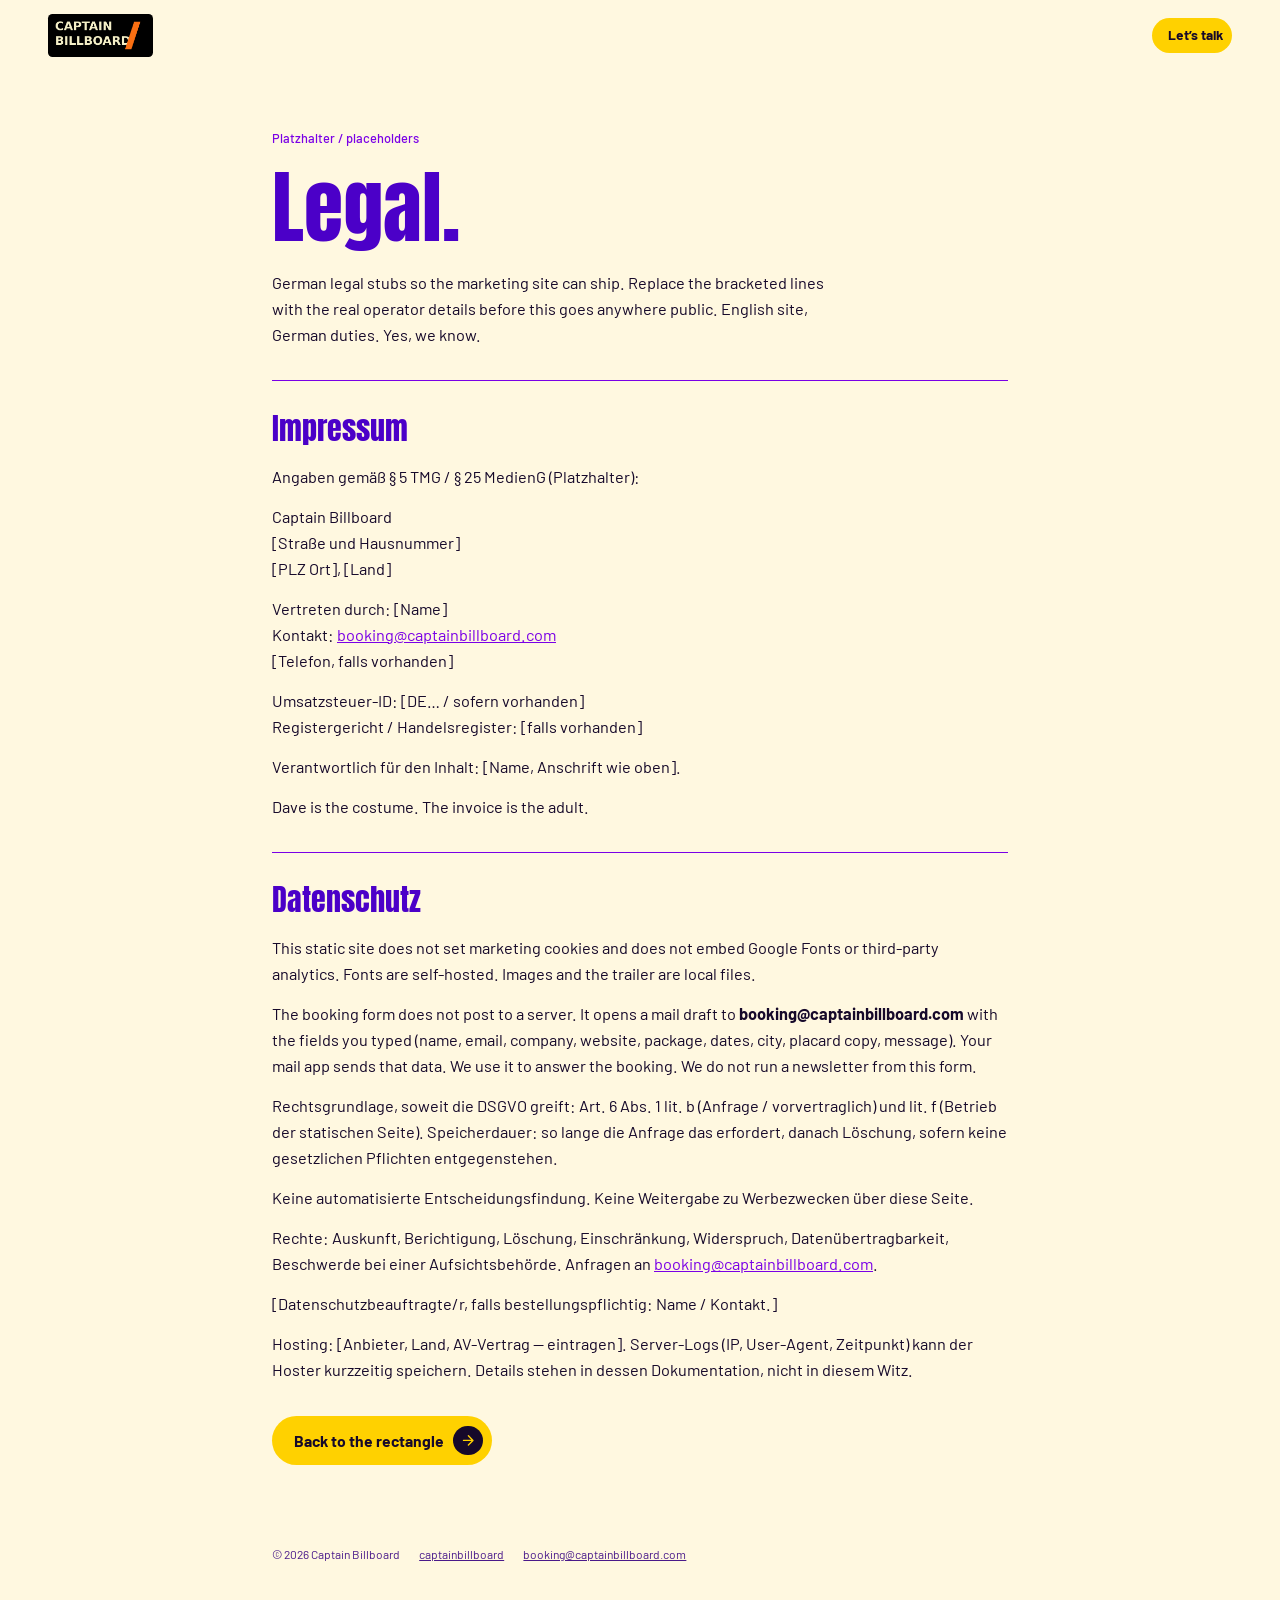
==== commit 4f34a8c6: "Crank the purple/yellow palette and add an AD SPACE FREE cursor. Hot gold plates, electric purple An" ====
--- a/legal.html
+++ b/legal.html
@@ -7,7 +7,7 @@
   <meta name="robots" content="noindex">
   <link rel="icon" href="assets/img/favicon.svg" type="image/svg+xml">
   <link rel="icon" href="assets/img/favicon.png" type="image/png">
-  <meta name="theme-color" content="#f3f0e8">
+  <meta name="theme-color" content="#ffd100">
   <link rel="stylesheet" href="assets/fonts/fonts.css">
   <link rel="stylesheet" href="css/styles.css">
 </head>
@@ -65,6 +65,7 @@
     <a href="index.html">captainbillboard</a>
     <a href="mailto:booking@captainbillboard.com">booking@captainbillboard.com</a>
   </footer>
+  <div class="ad-cursor" hidden aria-hidden="true"><span class="ad-cursor__tag">AD SPACE FREE</span></div>
   <script src="js/main.js"></script>
 </body>
 </html>
--- a/css/styles.css
+++ b/css/styles.css
@@ -1,16 +1,16 @@
 :root {
   color-scheme: light;
   scrollbar-color: var(--purple) var(--paper);
-  --paper: #f3f0e8;
-  --paper-2: #e9e3d4;
+  --paper: #fff8e0;
+  --paper-2: #ffe566;
   --ink: #16092a;
   --ink-2: #2a1448;
-  --plum: #3a1568;
-  --purple: #7b46b8;
-  --gold: #e9b23c;
-  --grey: #3d3350;
-  --mute: #5c5270;
-  --live: #7b46b8;
+  --plum: #4b00c8;
+  --purple: #7a00e6;
+  --gold: #ffd100;
+  --grey: #2a0a4a;
+  --mute: #4a1a8a;
+  --live: #ed1c24;
   --display: "Anton", Impact, sans-serif;
   --sans: "Barlow", "Segoe UI", sans-serif;
   --mono: "JetBrains Mono", ui-monospace, monospace;
@@ -330,7 +330,7 @@
 }
 
 .nav.is-stuck {
-  background: color-mix(in srgb, var(--paper) 94%, transparent);
+  background: color-mix(in srgb, var(--gold) 90%, transparent);
   backdrop-filter: blur(14px);
 }
 
@@ -344,11 +344,14 @@
   align-items: center;
   line-height: 0;
   text-decoration: none;
+  background: #000;
+  border-radius: 0.28rem;
+  padding: 0.22rem 0.38rem;
 }
 
 .mark img {
   display: block;
-  height: 32px;
+  height: 36px;
   width: auto;
 }
 
@@ -378,7 +381,7 @@
   position: fixed;
   inset: 0;
   z-index: 55;
-  background: var(--paper);
+  background: var(--gold);
   overflow-y: auto;
   animation: menu-in 0.45s var(--ease);
 }
@@ -1038,7 +1041,11 @@
 .lie {
   padding: 1.4rem;
   border-radius: 1rem;
-  background: var(--paper-2);
+  background: var(--gold);
+}
+
+.lie h3 {
+  color: var(--plum);
 }
 
 .lie__tag {
@@ -1076,10 +1083,11 @@
   aspect-ratio: 1;
   margin: 1rem 0;
   background: var(--gold);
-  color: var(--ink);
+  color: var(--plum);
   border-radius: 0.6rem;
-  font-size: clamp(1.5rem, 4vw, 2.1rem);
-  font-weight: 800;
+  font-family: var(--display);
+  font-size: clamp(2rem, 5vw, 3.2rem);
+  font-weight: 400;
   letter-spacing: -0.02em;
 }
 
@@ -1146,7 +1154,8 @@
 
 /* --- player --- */
 
-/* full-bleed like the shots, so no media on the page sits in a box */
+/* ultrawide 21:9 — the clip is 2560×1080. Pin the video so a 16:9
+   poster cannot stretch the figure. */
 .player {
   position: relative;
   width: 100vw;
@@ -1154,12 +1163,17 @@
   overflow: hidden;
   background: #16092a;
   aspect-ratio: 2560 / 1080;
+  height: auto;
 }
 
 .player video {
+  position: absolute;
+  inset: 0;
   width: 100%;
   height: 100%;
+  max-width: none;
   object-fit: cover;
+  object-position: center;
 }
 
 .player.is-missing::after {
@@ -1296,7 +1310,7 @@
   margin: clamp(3rem, 8vw, 5rem) 0;
   padding: 0.7rem 0;
   background: var(--gold);
-  color: var(--ink);
+  color: var(--plum);
   overflow: hidden;
 }
 
@@ -1395,7 +1409,7 @@
 }
 
 .quotes__dots i.is-on {
-  background: var(--gold);
+  background: var(--plum);
 }
 
 .quotes + .note {
@@ -1406,15 +1420,21 @@
 /* --- rates --- */
 
 .rate {
-  padding: 1.4rem 0 0.6rem;
-  border-top: 1px solid var(--purple);
+  padding: 1.4rem 1.2rem 1.2rem;
+  background: var(--gold);
+  border-radius: 1rem;
+  color: var(--ink);
 }
 
 .rate__num {
   font-size: 0.78rem;
   font-weight: 700;
-  color: var(--purple);
+  color: var(--plum);
   margin-bottom: 0.7rem;
+}
+
+.rate h3 {
+  color: var(--plum);
 }
 
 .rate__price {
@@ -1432,30 +1452,34 @@
 
 .rate li {
   padding: 0.4rem 0;
-  border-bottom: 1px solid color-mix(in srgb, var(--grey) 14%, transparent);
+  border-bottom: 1px solid color-mix(in srgb, var(--plum) 22%, transparent);
   font-size: 0.95rem;
-  color: var(--mute);
+  color: var(--ink-2);
 }
 
 .rate--on {
-  background: var(--paper-2);
-  border-top-color: var(--gold);
-  border-radius: 0 0 1rem 1rem;
-  padding: 1.4rem 1.2rem 1.2rem;
-  margin-top: -0.1rem;
+  background: var(--plum);
+  color: var(--gold);
+}
+
+.rate--on .rate__num,
+.rate--on h3,
+.rate--on .rate__price {
+  color: var(--gold);
 }
 
 .rate--on .kicker {
   display: inline-block;
   padding: 0.2rem 0.6rem;
   border-radius: 999px;
-  background: var(--gold);
-  color: var(--ink);
+  background: var(--live);
+  color: #fff;
   font-weight: 600;
 }
 
 .rate--on li {
-  border-bottom-color: color-mix(in srgb, var(--grey) 20%, transparent);
+  color: var(--paper);
+  border-bottom-color: color-mix(in srgb, var(--gold) 28%, transparent);
 }
 
 /* --- rules + faq --- */
@@ -1537,10 +1561,12 @@
 }
 
 .talk__title {
-  font-size: clamp(1.7rem, 3.4vw, 2.5rem);
-  font-weight: 800;
-  line-height: 1;
-  letter-spacing: -0.03em;
+  font-family: var(--display);
+  font-size: clamp(2.6rem, 7vw, 5rem);
+  font-weight: 400;
+  line-height: 0.92;
+  letter-spacing: -0.02em;
+  color: var(--plum);
 }
 
 .talk__sub {
@@ -1581,11 +1607,13 @@
 }
 
 .talk__copy h2 {
-  font-size: clamp(1.35rem, 2.6vw, 1.9rem);
-  font-weight: 800;
-  line-height: 1.1;
+  font-family: var(--display);
+  font-size: clamp(1.9rem, 4vw, 3rem);
+  font-weight: 400;
+  line-height: 1.08;
   letter-spacing: -0.02em;
   margin-bottom: 0.9rem;
+  color: var(--plum);
 }
 
 .talk__copy p,
@@ -1620,11 +1648,15 @@
 .talk__mark {
   margin: clamp(2.5rem, 6vw, 4rem) 0 0.6rem;
   line-height: 0;
+  display: inline-block;
+  background: #000;
+  border-radius: 0.35rem;
+  padding: 0.5rem 0.7rem;
 }
 
 .talk__mark img {
   display: block;
-  height: clamp(4.5rem, 14vw, 8.5rem);
+  height: clamp(3.8rem, 12vw, 7.2rem);
   width: auto;
 }
 
@@ -1668,7 +1700,7 @@
 
 .form input::placeholder,
 .form textarea::placeholder {
-  color: #7d7d74;
+  color: #c4a6ff;
 }
 
 .form textarea {
@@ -1938,3 +1970,42 @@
 .hero__shot.is-missing {
   background: var(--ink-2);
 }
+
+/* --- ad-space cursor follower --- */
+
+.ad-cursor {
+  position: fixed;
+  top: 0;
+  left: 0;
+  z-index: 10000;
+  pointer-events: none;
+  transform: translate3d(-240px, -240px, 0);
+  will-change: transform;
+  opacity: 0;
+  transition: opacity 0.18s var(--ease);
+}
+
+.ad-cursor.is-on {
+  opacity: 1;
+}
+
+.ad-cursor__tag {
+  display: inline-block;
+  margin: 16px 0 0 20px;
+  padding: 0.38rem 0.58rem 0.32rem;
+  background: var(--gold);
+  color: var(--plum);
+  border: 2.5px solid var(--ink);
+  box-shadow: 3px 3px 0 var(--plum);
+  font-family: var(--display);
+  font-size: 0.84rem;
+  letter-spacing: 0.07em;
+  line-height: 1;
+  white-space: nowrap;
+}
+
+@media (pointer: coarse), (prefers-reduced-motion: reduce) {
+  .ad-cursor {
+    display: none;
+  }
+}
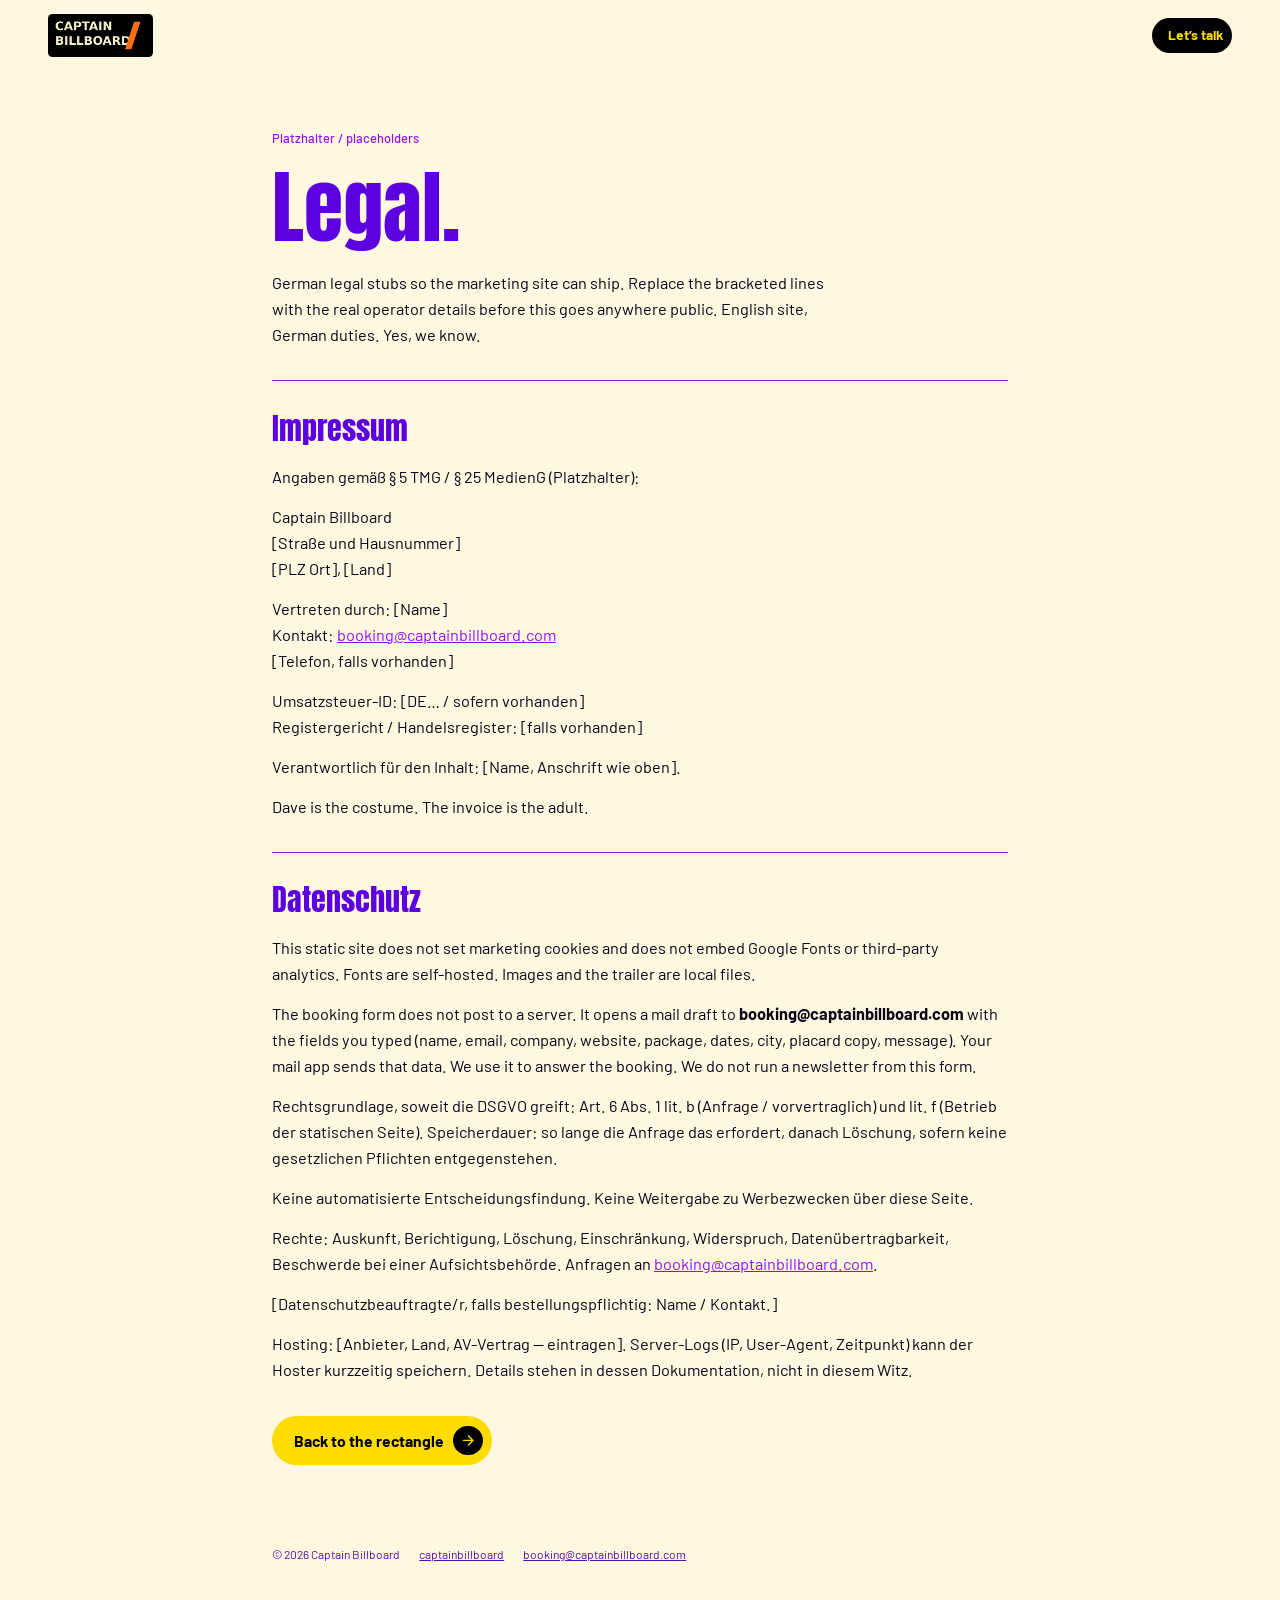
==== commit b8eeb024: "Punch gold and purple harder; tiny gold Ad Space free cursor. Acid yellow-gold and suit-saturated pu" ====
--- a/legal.html
+++ b/legal.html
@@ -7,7 +7,7 @@
   <meta name="robots" content="noindex">
   <link rel="icon" href="assets/img/favicon.svg" type="image/svg+xml">
   <link rel="icon" href="assets/img/favicon.png" type="image/png">
-  <meta name="theme-color" content="#ffd100">
+  <meta name="theme-color" content="#ffdc00">
   <link rel="stylesheet" href="assets/fonts/fonts.css">
   <link rel="stylesheet" href="css/styles.css">
 </head>
@@ -65,7 +65,7 @@
     <a href="index.html">captainbillboard</a>
     <a href="mailto:booking@captainbillboard.com">booking@captainbillboard.com</a>
   </footer>
-  <div class="ad-cursor" hidden aria-hidden="true"><span class="ad-cursor__tag">AD SPACE FREE</span></div>
+  <div class="ad-cursor" hidden aria-hidden="true"><span class="ad-cursor__tag">Ad Space free</span></div>
   <script src="js/main.js"></script>
 </body>
 </html>
--- a/css/styles.css
+++ b/css/styles.css
@@ -2,14 +2,14 @@
   color-scheme: light;
   scrollbar-color: var(--purple) var(--paper);
   --paper: #fff8e0;
-  --paper-2: #ffe566;
-  --ink: #16092a;
-  --ink-2: #2a1448;
-  --plum: #4b00c8;
-  --purple: #7a00e6;
-  --gold: #ffd100;
-  --grey: #2a0a4a;
-  --mute: #4a1a8a;
+  --paper-2: #ffe14a;
+  --ink: #0d0418;
+  --ink-2: #1a0833;
+  --plum: #5c00e0;
+  --purple: #8f12ff;
+  --gold: #ffdc00;
+  --grey: #14051f;
+  --mute: #5410a8;
   --live: #ed1c24;
   --display: "Anton", Impact, sans-serif;
   --sans: "Barlow", "Segoe UI", sans-serif;
@@ -197,7 +197,7 @@
   width: 1.85rem;
   height: 1.85rem;
   border-radius: 50%;
-  background: var(--ink);
+  background: #000;
   color: var(--gold);
   transition: transform 0.4s var(--ease);
 }
@@ -212,8 +212,8 @@
   height: 2.75rem;
   border: 0;
   border-radius: 50%;
-  background: var(--gold);
-  color: var(--ink);
+  background: #000;
+  color: var(--gold);
   cursor: pointer;
   transition: transform 0.45s var(--ease), background 0.3s var(--ease);
 }
@@ -230,8 +230,8 @@
 }
 
 .arrow-btn--line:hover {
-  background: var(--gold);
-  color: var(--ink);
+  background: #000;
+  color: var(--gold);
 }
 
 .arrow-btn--back svg {
@@ -246,8 +246,8 @@
   padding: 0.4rem 0.55rem 0.4rem 1rem;
   border: 0;
   border-radius: 999px;
-  background: var(--gold);
-  color: var(--ink);
+  background: #000;
+  color: var(--gold);
   font-family: var(--sans);
   font-size: 0.86rem;
   font-weight: 700;
@@ -257,8 +257,14 @@
 }
 
 .pill:hover {
-  background: var(--plum);
-  color: var(--paper);
+  background: var(--gold);
+  color: #000;
+}
+
+.pill:hover .arrow {
+  background: #000;
+  color: var(--gold);
+  transform: translateX(3px);
 }
 
 .pill--lg {
@@ -269,24 +275,21 @@
 
 .pill--gold {
   background: var(--gold);
+  color: #000;
 }
 
 .pill--gold .arrow {
-  background: var(--ink);
+  background: #000;
   color: var(--gold);
 }
 
 .pill--ink {
-  background: var(--ink);
-  color: var(--paper);
+  background: #000;
+  color: var(--gold);
 }
 
 .pill--ink:hover {
-  background: #000;
-}
-
-.pill:hover .arrow {
-  transform: translateX(3px);
+  background: #161616;
 }
 
 .pill:active,
@@ -1243,8 +1246,8 @@
   gap: 0.4rem;
   padding: 0.28rem 0.7rem;
   border-radius: 999px;
-  border: 1px solid color-mix(in srgb, var(--gold) 55%, transparent);
-  background: color-mix(in srgb, var(--ink) 55%, transparent);
+  border: 1px solid #000;
+  background: #000;
   color: var(--gold);
   font-size: 0.7rem;
   font-weight: 600;
@@ -1690,8 +1693,8 @@
   font: inherit;
   font-size: 1rem;
   font-weight: 400;
-  color: var(--paper);
-  background: var(--ink);
+  color: var(--gold);
+  background: #000;
   border: 0;
   border-radius: 0.5rem;
   padding: 0.7rem 0.75rem;
@@ -1982,7 +1985,6 @@
   transform: translate3d(-240px, -240px, 0);
   will-change: transform;
   opacity: 0;
-  transition: opacity 0.18s var(--ease);
 }
 
 .ad-cursor.is-on {
@@ -1991,20 +1993,19 @@
 
 .ad-cursor__tag {
   display: inline-block;
-  margin: 16px 0 0 20px;
-  padding: 0.38rem 0.58rem 0.32rem;
+  margin: 12px 0 0 14px;
+  padding: 0.16rem 0.3rem 0.12rem;
   background: var(--gold);
-  color: var(--plum);
-  border: 2.5px solid var(--ink);
-  box-shadow: 3px 3px 0 var(--plum);
+  color: var(--ink);
+  border: 1.5px solid #000;
   font-family: var(--display);
-  font-size: 0.84rem;
-  letter-spacing: 0.07em;
+  font-size: 0.62rem;
+  letter-spacing: 0.03em;
   line-height: 1;
   white-space: nowrap;
 }
 
-@media (pointer: coarse), (prefers-reduced-motion: reduce) {
+@media (pointer: coarse) {
   .ad-cursor {
     display: none;
   }
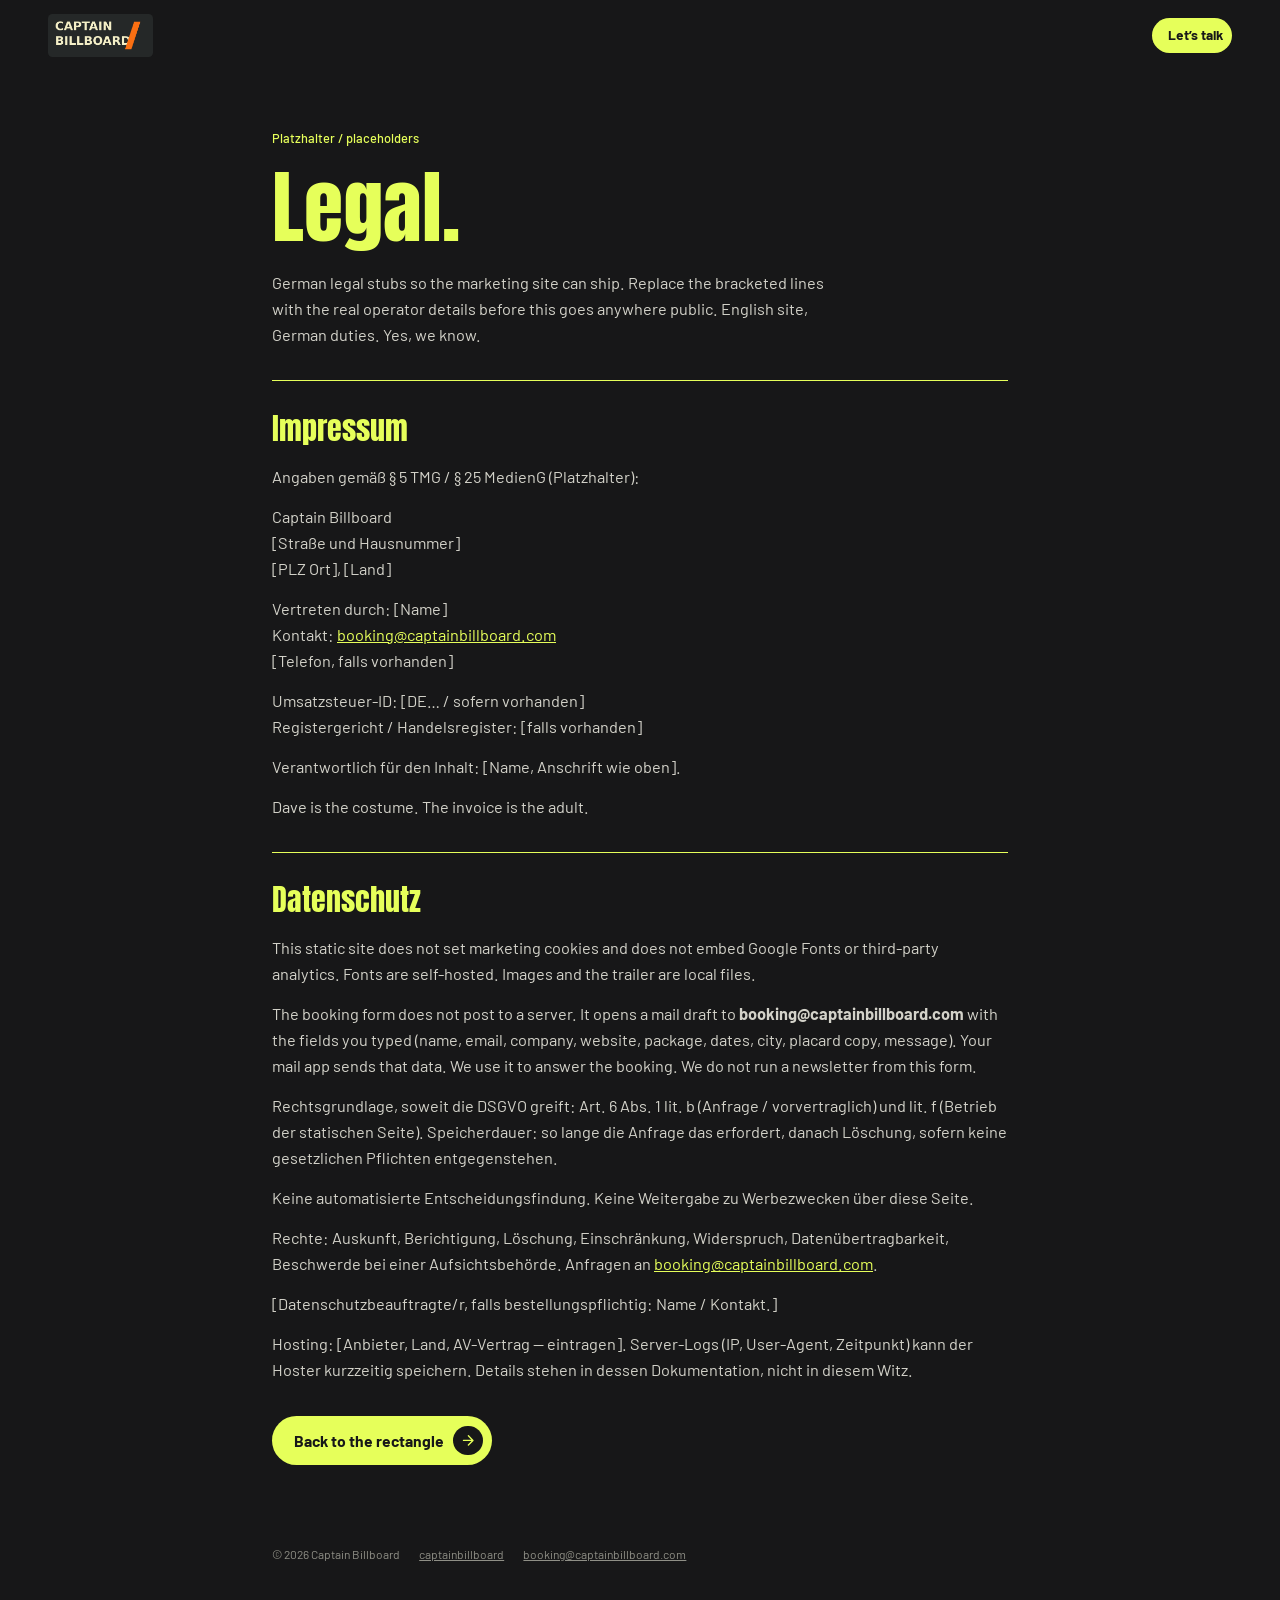
==== commit 4fd00bed: "Restore the dark gray canvas and one lime accent. Drop the purple/gold paper scheme. Page is #171718" ====
--- a/legal.html
+++ b/legal.html
@@ -7,7 +7,7 @@
   <meta name="robots" content="noindex">
   <link rel="icon" href="assets/img/favicon.svg" type="image/svg+xml">
   <link rel="icon" href="assets/img/favicon.png" type="image/png">
-  <meta name="theme-color" content="#ffdc00">
+  <meta name="theme-color" content="#171718">
   <link rel="stylesheet" href="assets/fonts/fonts.css">
   <link rel="stylesheet" href="css/styles.css">
 </head>
@@ -57,7 +57,7 @@
       <p>Hosting: [Anbieter, Land, AV-Vertrag — eintragen]. Server-Logs (IP, User-Agent, Zeitpunkt) kann der Hoster kurzzeitig speichern. Details stehen in dessen Dokumentation, nicht in diesem Witz.</p>
     </article>
 
-    <p style="margin-top:2rem"><a class="pill pill--gold pill--lg" href="index.html">Back to the rectangle <span class="arrow" aria-hidden="true"><svg viewBox="0 0 24 24" aria-hidden="true"><path d="M5 12h13M12 5.5 18.5 12 12 18.5"/></svg></span></a></p>
+    <p style="margin-top:2rem"><a class="pill pill--lime pill--lg" href="index.html">Back to the rectangle <span class="arrow" aria-hidden="true"><svg viewBox="0 0 24 24" aria-hidden="true"><path d="M5 12h13M12 5.5 18.5 12 12 18.5"/></svg></span></a></p>
   </main>
 
   <footer class="legal-bar">
--- a/css/styles.css
+++ b/css/styles.css
@@ -1,22 +1,20 @@
 :root {
-  color-scheme: light;
-  scrollbar-color: var(--purple) var(--paper);
-  --paper: #fff8e0;
-  --paper-2: #ffe14a;
-  --ink: #0d0418;
-  --ink-2: #1a0833;
-  --plum: #5c00e0;
-  --purple: #8f12ff;
-  --gold: #ffdc00;
-  --grey: #14051f;
-  --mute: #5410a8;
-  --live: #ed1c24;
+  color-scheme: dark;
+  scrollbar-color: #3d3d3a var(--ink);
+  --ink: #171718;
+  --ink-2: #252828;
+  --lime: #e6ff5a;
+  --grey: #d3d2c9;
+  --mute: #8f8f86;
+  --paper: #f5f8f7;
+  --live: #ff5053;
   --display: "Anton", Impact, sans-serif;
   --sans: "Barlow", "Segoe UI", sans-serif;
   --mono: "JetBrains Mono", ui-monospace, monospace;
   --pad: clamp(1rem, 4vw, 3rem);
   --wide: 84rem;
   --ease: cubic-bezier(0.16, 1, 0.3, 1);
+  --nav-clear: 6.75rem;
 }
 
 *,
@@ -32,18 +30,18 @@
 }
 
 [id] {
-  scroll-margin-top: 4.5rem;
+  scroll-margin-top: var(--nav-clear);
 }
 
 ::selection {
-  background: var(--gold);
+  background: var(--lime);
   color: var(--ink);
 }
 
 body {
   margin: 0;
-  background: var(--paper);
-  color: var(--ink);
+  background: var(--ink);
+  color: var(--grey);
   font-family: var(--sans);
   font-size: 1.02rem;
   font-weight: 400;
@@ -63,7 +61,7 @@
 }
 
 :focus-visible {
-  outline: 2px solid var(--purple);
+  outline: 2px solid var(--lime);
   outline-offset: 3px;
 }
 
@@ -88,7 +86,7 @@
   left: 1rem;
   top: -4rem;
   z-index: 90;
-  background: var(--gold);
+  background: var(--lime);
   color: var(--ink);
   padding: 0.55rem 0.85rem;
   font-size: 0.85rem;
@@ -120,7 +118,7 @@
 .kicker {
   font-size: 0.8rem;
   font-weight: 500;
-  color: var(--purple);
+  color: var(--lime);
   margin-bottom: 1rem;
 }
 
@@ -134,7 +132,7 @@
   font-weight: 400;
   line-height: 1.02;
   letter-spacing: -0.015em;
-  color: var(--plum);
+  color: var(--lime);
   max-width: 20ch;
   margin-bottom: 1.3rem;
   text-wrap: balance;
@@ -146,7 +144,7 @@
   font-weight: 400;
   line-height: 1.08;
   letter-spacing: -0.02em;
-  color: var(--plum);
+  color: var(--lime);
   max-width: 18ch;
   text-wrap: balance;
 }
@@ -197,13 +195,13 @@
   width: 1.85rem;
   height: 1.85rem;
   border-radius: 50%;
-  background: #000;
-  color: var(--gold);
+  background: var(--ink);
+  color: var(--lime);
   transition: transform 0.4s var(--ease);
 }
 
-.arrow--gold {
-  background: var(--gold);
+.arrow--lime {
+  background: var(--lime);
   color: var(--ink);
 }
 
@@ -212,8 +210,8 @@
   height: 2.75rem;
   border: 0;
   border-radius: 50%;
-  background: #000;
-  color: var(--gold);
+  background: var(--lime);
+  color: var(--ink);
   cursor: pointer;
   transition: transform 0.45s var(--ease), background 0.3s var(--ease);
 }
@@ -225,13 +223,13 @@
 
 .arrow-btn--line {
   background: transparent;
-  color: var(--plum);
-  border: 1.5px solid var(--plum);
+  color: var(--lime);
+  border: 1.5px solid var(--lime);
 }
 
 .arrow-btn--line:hover {
-  background: #000;
-  color: var(--gold);
+  background: var(--lime);
+  color: var(--ink);
 }
 
 .arrow-btn--back svg {
@@ -246,8 +244,8 @@
   padding: 0.4rem 0.55rem 0.4rem 1rem;
   border: 0;
   border-radius: 999px;
-  background: #000;
-  color: var(--gold);
+  background: var(--lime);
+  color: var(--ink);
   font-family: var(--sans);
   font-size: 0.86rem;
   font-weight: 700;
@@ -257,13 +255,13 @@
 }
 
 .pill:hover {
-  background: var(--gold);
-  color: #000;
+  background: var(--grey);
+  color: var(--ink);
 }
 
 .pill:hover .arrow {
-  background: #000;
-  color: var(--gold);
+  background: var(--ink);
+  color: var(--lime);
   transform: translateX(3px);
 }
 
@@ -273,23 +271,23 @@
   font-size: 0.98rem;
 }
 
-.pill--gold {
-  background: var(--gold);
-  color: #000;
-}
-
-.pill--gold .arrow {
+.pill--lime {
+  background: var(--lime);
+  color: var(--ink);
+}
+
+.pill--lime .arrow {
+  background: var(--ink);
+  color: var(--lime);
+}
+
+.pill--ink {
+  background: var(--ink);
+  color: var(--paper);
+}
+
+.pill--ink:hover {
   background: #000;
-  color: var(--gold);
-}
-
-.pill--ink {
-  background: #000;
-  color: var(--gold);
-}
-
-.pill--ink:hover {
-  background: #161616;
 }
 
 .pill:active,
@@ -306,13 +304,17 @@
 .pill__b {
   font-weight: 400;
   font-size: 0.85em;
-  color: var(--gold);
+  color: var(--ink);
+}
+
+.pill--ink .pill__b {
+  color: var(--lime);
 }
 
 .text-link {
   font-size: 0.92rem;
   font-weight: 600;
-  color: var(--purple);
+  color: var(--lime);
   text-underline-offset: 0.25em;
 }
 
@@ -333,13 +335,13 @@
 }
 
 .nav.is-stuck {
-  background: color-mix(in srgb, var(--gold) 90%, transparent);
-  backdrop-filter: blur(14px);
+  background: var(--ink-2);
+  border-bottom: 1px solid color-mix(in srgb, var(--lime) 28%, transparent);
 }
 
 .nav.is-stuck .mark,
 .nav.is-stuck .menu-btn {
-  color: var(--plum);
+  color: var(--grey);
 }
 
 .mark {
@@ -347,7 +349,7 @@
   align-items: center;
   line-height: 0;
   text-decoration: none;
-  background: #000;
+  background: var(--ink-2);
   border-radius: 0.28rem;
   padding: 0.22rem 0.38rem;
 }
@@ -368,7 +370,7 @@
   appearance: none;
   border: 0;
   background: none;
-  color: var(--plum);
+  color: var(--paper);
   font: inherit;
   font-size: 0.92rem;
   font-weight: 600;
@@ -377,14 +379,14 @@
 }
 
 .menu-btn[aria-expanded="true"] {
-  color: var(--purple);
+  color: var(--lime);
 }
 
 .menu {
   position: fixed;
   inset: 0;
   z-index: 55;
-  background: var(--gold);
+  background: var(--ink);
   overflow-y: auto;
   animation: menu-in 0.45s var(--ease);
 }
@@ -416,21 +418,21 @@
   font-family: var(--display);
   font-size: clamp(1.7rem, 6vw, 3.2rem);
   line-height: 1.12;
-  color: var(--plum);
+  color: var(--lime);
   text-decoration: none;
   transition: color 0.25s var(--ease), transform 0.35s var(--ease);
 }
 
 .menu__links a:hover,
 .menu__links a.is-here {
-  color: var(--purple);
+  color: var(--paper);
   transform: translateX(0.5rem);
 }
 
 .menu__mail {
   font-size: 1.05rem;
   font-weight: 600;
-  color: var(--purple);
+  color: var(--lime);
 }
 
 .menu__foot p {
@@ -455,7 +457,7 @@
   display: flex;
   flex-direction: column;
   align-items: center;
-  /* the wordmark rides low so the placard on his back stays readable */
+  /* type rides low so the placard on his back stays readable */
   justify-content: flex-end;
   padding-bottom: clamp(0.8rem, 3vh, 1.8rem);
   overflow: hidden;
@@ -469,25 +471,30 @@
   width: 100%;
 }
 
-/* portrait-ish: he fills the frame, so the type drops into a paper margin
-   below him. The band has to stay short enough to clear his back placard. */
+/* portrait-ish: he fills the frame. Type sits in a short dark band at the
+   bottom — never a cream wash, never on the back placard. */
 @media (max-aspect-ratio: 5 / 4) {
+  .hero__stage {
+    padding-bottom: 0;
+  }
+
   .hero__band {
-    padding-top: 1.4rem;
+    padding-top: 0.9rem;
     background: linear-gradient(
       180deg,
       transparent 0%,
-      color-mix(in srgb, var(--paper) 80%, transparent) 16%,
-      var(--paper) 42%
+      color-mix(in srgb, var(--ink) 55%, transparent) 18%,
+      color-mix(in srgb, var(--ink) 92%, transparent) 62%,
+      var(--ink) 88%
     );
   }
 
   .hero__giant {
-    font-size: 19vw;
+    font-size: 15vw;
   }
 
   .hero__serif {
-    font-size: 4.6vw;
+    font-size: 4vw;
   }
 
   .hero__credit {
@@ -496,7 +503,7 @@
   }
 
   .hero__foot {
-    margin-top: 0.8rem;
+    margin-top: 0.7rem;
   }
 
   .hero__strip {
@@ -508,11 +515,11 @@
 /* short phones have even less room under him */
 @media (max-aspect-ratio: 5 / 4) and (max-height: 780px) {
   .hero__band {
-    padding-top: 0.9rem;
+    padding-top: 0.55rem;
   }
 
   .hero__giant {
-    font-size: 17vw;
+    font-size: 13vw;
   }
 
   .hero__credit {
@@ -524,10 +531,12 @@
   }
 }
 
-/* landscape-ish: he stands right of centre, so the type takes the left margin */
+/* landscape-ish: he stands right of centre, so the type takes the LEFT sky.
+   RENT stays narrow so it never covers Dave or the placard. */
 @media (min-aspect-ratio: 5 / 4) {
   .hero__stage {
-    justify-content: center;
+    justify-content: flex-start;
+    padding-top: clamp(5.75rem, 11vh, 8rem);
     padding-bottom: 0;
   }
 
@@ -537,7 +546,7 @@
 
   .hero__type {
     align-self: flex-start;
-    width: min(34vw, 30rem);
+    width: min(32vw, 22rem);
   }
 
   .hero__foot {
@@ -546,12 +555,12 @@
     right: 0;
     bottom: 0;
     margin-top: 0;
-    background: linear-gradient(180deg, transparent 0%, var(--paper) 42%);
+    background: linear-gradient(180deg, transparent 0%, color-mix(in srgb, var(--ink) 72%, transparent) 78%);
     padding-bottom: 0.35rem;
   }
 
   .hero__shot img {
-    object-position: 56% 50%;
+    object-position: 68% 50%;
   }
 }
 
@@ -569,20 +578,18 @@
   object-fit: cover;
   /* portrait crops hard, so frame him rather than the empty sky */
   object-position: 79% 50%;
-  /* colour first; a light paper wash carries the type, not a dark cave */
-  filter: saturate(1.06) contrast(1.04) brightness(calc(0.92 + var(--p) * 0.08));
+  filter: saturate(1.04) contrast(1.06) brightness(calc(0.88 + var(--p) * 0.1));
   transform: scale(calc(1 + var(--p) * 0.08));
 }
 
-/* paper wash so plum type reads, without burying Dave or the placard */
+/* No cream wash. A left-only ink veil in landscape so lime type reads
+   against sky, leaving Dave and the placard in the clear. */
 .hero__shot::after {
   content: "";
   position: absolute;
   inset: 0;
-  background:
-    linear-gradient(180deg, color-mix(in srgb, var(--paper) 55%, transparent) 0%, transparent 28%),
-    linear-gradient(0deg, color-mix(in srgb, var(--paper) 70%, transparent) 0%, transparent 36%);
-  opacity: calc(1 - var(--p) * 0.7);
+  pointer-events: none;
+  background: none;
 }
 
 .hero__type {
@@ -599,54 +606,59 @@
 .hero__tag {
   font-size: 0.78rem;
   font-weight: 500;
-  color: var(--plum);
+  color: var(--grey);
   margin-bottom: 0.6rem;
 }
 
 .hero__giant {
   font-family: var(--display);
-  font-size: 22vw;
+  font-size: 18vw;
   font-weight: 400;
   line-height: 0.88;
   letter-spacing: -0.02em;
-  color: var(--plum);
+  color: var(--lime);
+  text-shadow: 0 0.06em 0.4em color-mix(in srgb, var(--ink) 65%, transparent);
 }
 
 .hero__serif {
   font-family: var(--display);
-  font-size: min(5.6vw, 2.9rem);
+  font-size: min(5.2vw, 2.4rem);
   line-height: 1.08;
   letter-spacing: 0.01em;
-  color: var(--purple);
+  color: var(--grey);
   margin-top: 0.1em;
+  text-shadow: 0 0.08em 0.35em color-mix(in srgb, var(--ink) 70%, transparent);
 }
 
 /* After the base type sizes so the aspect-ratio branches actually win. */
 @media (max-aspect-ratio: 5 / 4) {
   .hero__giant {
-    font-size: 19vw;
+    font-size: 15vw;
   }
 }
 
 @media (max-aspect-ratio: 5 / 4) and (max-height: 780px) {
   .hero__giant {
-    font-size: 17vw;
+    font-size: 13vw;
   }
 }
 
 @media (min-aspect-ratio: 5 / 4) {
   .hero__giant {
-    font-size: min(13.2vw, 12rem);
+    font-size: min(9.4vw, 7.4rem);
   }
 
   .hero__serif {
-    font-size: min(3.2vw, 2rem);
+    font-size: min(2.4vw, 1.55rem);
   }
 
   .hero__shot::after {
-    background:
-      linear-gradient(90deg, var(--paper) 0%, color-mix(in srgb, var(--paper) 94%, transparent) 24%, color-mix(in srgb, var(--paper) 22%, transparent) 38%, transparent 50%),
-      linear-gradient(0deg, var(--paper) 0%, color-mix(in srgb, var(--paper) 90%, transparent) 16%, transparent 34%);
+    background: linear-gradient(
+      90deg,
+      color-mix(in srgb, var(--ink) 46%, transparent) 0%,
+      color-mix(in srgb, var(--ink) 16%, transparent) 20%,
+      transparent 36%
+    );
   }
 }
 
@@ -666,13 +678,13 @@
   margin: 0 auto;
   font-size: clamp(0.82rem, 1.3vw, 1rem);
   line-height: 1.45;
-  color: var(--ink);
+  color: var(--grey);
   text-align: center;
   text-wrap: balance;
 }
 
 .hero__credit b {
-  color: var(--plum);
+  color: var(--lime);
   font-weight: 600;
 }
 
@@ -683,7 +695,7 @@
   display: grid;
   gap: 1rem;
   padding-top: 0.9rem;
-  border-top: 1px solid color-mix(in srgb, var(--purple) 55%, transparent);
+  border-top: 1px solid color-mix(in srgb, var(--lime) 55%, transparent);
 }
 
 .hero__who {
@@ -693,7 +705,7 @@
 .hero__who p {
   font-size: clamp(0.85rem, 1.2vw, 0.95rem);
   font-weight: 500;
-  color: var(--ink);
+  color: var(--grey);
 }
 
 .hero__who-light {
@@ -728,7 +740,7 @@
   top: 0.1rem;
   bottom: 0.1rem;
   width: 1px;
-  background: color-mix(in srgb, var(--purple) 40%, transparent);
+  background: color-mix(in srgb, var(--lime) 40%, transparent);
 }
 
 .chip__live {
@@ -751,7 +763,7 @@
   font-weight: 500;
   font-variant-numeric: lining-nums tabular-nums;
   line-height: 1;
-  color: var(--ink);
+  color: var(--grey);
   white-space: nowrap;
 }
 
@@ -814,7 +826,7 @@
   font-size: clamp(1.25rem, 2.9vw, 2.35rem);
   font-weight: 500;
   line-height: 1.25;
-  color: var(--plum);
+  color: var(--grey);
 }
 
 .statement .note {
@@ -842,7 +854,7 @@
   font-size: 1.6rem;
   font-weight: 700;
   line-height: 1;
-  color: var(--ink);
+  color: var(--paper);
 }
 
 .meta span {
@@ -883,7 +895,7 @@
   bottom: -1px;
   height: 1px;
   width: 0;
-  background: var(--purple);
+  background: var(--lime);
   transition: width 0.6s var(--ease);
 }
 
@@ -899,7 +911,7 @@
   font-size: 0.95rem;
   font-weight: 700;
   line-height: 1;
-  color: var(--purple);
+  color: var(--lime);
 }
 
 .row__num i {
@@ -916,7 +928,7 @@
   font-family: var(--display);
   font-size: clamp(2rem, 6.4vw, 5rem);
   line-height: 1.05;
-  color: var(--purple);
+  color: var(--lime);
   transition: color 0.3s var(--ease);
 }
 
@@ -924,7 +936,7 @@
   display: inline-grid;
   place-items: center;
   width: 2rem;
-  color: var(--purple);
+  color: var(--lime);
   transition: transform 0.45s var(--ease);
 }
 
@@ -983,7 +995,7 @@
   font-weight: 400;
   line-height: 1.15;
   letter-spacing: -0.015em;
-  color: var(--plum);
+  color: var(--lime);
   max-width: 22ch;
   margin: 2.2rem auto 1.1rem;
   text-wrap: balance;
@@ -991,6 +1003,17 @@
 
 #trailer {
   text-align: center;
+  scroll-margin-top: var(--nav-clear);
+  padding-top: clamp(5.75rem, 12vw, 9rem);
+}
+
+#rates,
+#book {
+  scroll-margin-top: var(--nav-clear);
+}
+
+#rates {
+  padding-top: clamp(5.75rem, 12vw, 9rem);
 }
 
 #trailer .measure,
@@ -1003,14 +1026,14 @@
   margin-top: 0;
 }
 
-/* Didone stays reserved for plum pulls; working headings are sans. */
+/* Lime stays reserved for pulls and key type; working headings are sans. */
 h3 {
   font-family: var(--sans);
   font-size: 1.12rem;
   font-weight: 700;
   line-height: 1.25;
   letter-spacing: -0.01em;
-  color: var(--ink);
+  color: var(--paper);
   margin-bottom: 0.5rem;
 }
 
@@ -1030,7 +1053,7 @@
   content: "→";
   position: absolute;
   left: 0;
-  color: var(--purple);
+  color: var(--lime);
 }
 
 /* --- lies --- */
@@ -1044,11 +1067,11 @@
 .lie {
   padding: 1.4rem;
   border-radius: 1rem;
-  background: var(--gold);
+  background: var(--ink-2);
 }
 
 .lie h3 {
-  color: var(--plum);
+  color: var(--paper);
 }
 
 .lie__tag {
@@ -1063,8 +1086,8 @@
 }
 
 .lie--true .lie__tag {
-  background: var(--gold);
-  border-color: var(--gold);
+  background: var(--lime);
+  border-color: var(--lime);
   color: var(--ink);
 }
 
@@ -1085,8 +1108,8 @@
   width: min(100%, 19rem);
   aspect-ratio: 1;
   margin: 1rem 0;
-  background: var(--gold);
-  color: var(--plum);
+  background: var(--lime);
+  color: var(--ink);
   border-radius: 0.6rem;
   font-family: var(--display);
   font-size: clamp(2rem, 5vw, 3.2rem);
@@ -1105,7 +1128,7 @@
   font-variant-numeric: lining-nums tabular-nums;
   line-height: 0.92;
   letter-spacing: -0.05em;
-  color: var(--plum);
+  color: var(--lime);
 }
 
 .stat__n span {
@@ -1121,20 +1144,20 @@
 .rule {
   margin-top: 3rem;
   padding-top: 1.8rem;
-  border-top: 1px solid var(--purple);
+  border-top: 1px solid var(--lime);
 }
 
 .rule__n {
   font-family: var(--display);
   font-size: clamp(2rem, 6vw, 3.6rem);
   line-height: 1;
-  color: var(--purple);
+  color: var(--lime);
   margin: 0.3rem 0 1rem;
 }
 
 .rule b,
 .statement b {
-  color: var(--purple);
+  color: var(--lime);
 }
 
 .steps {
@@ -1152,7 +1175,7 @@
   margin-bottom: 0.5rem;
   font-size: 0.8rem;
   font-weight: 700;
-  color: var(--purple);
+  color: var(--lime);
 }
 
 /* --- player --- */
@@ -1164,7 +1187,7 @@
   width: 100vw;
   margin: 2.4rem 0 0 calc(50% - 50vw);
   overflow: hidden;
-  background: #16092a;
+  background: #000;
   aspect-ratio: 2560 / 1080;
   height: auto;
 }
@@ -1187,7 +1210,7 @@
   place-items: center;
   font-family: var(--display);
   font-size: clamp(1.8rem, 5vw, 3.2rem);
-  color: var(--gold);
+  color: var(--lime);
 }
 
 /* --- clip report: one full-screen shot at a time --- */
@@ -1246,9 +1269,9 @@
   gap: 0.4rem;
   padding: 0.28rem 0.7rem;
   border-radius: 999px;
-  border: 1px solid #000;
-  background: #000;
-  color: var(--gold);
+  border: 1px solid color-mix(in srgb, var(--lime) 45%, transparent);
+  background: color-mix(in srgb, var(--ink) 55%, transparent);
+  color: var(--lime);
   font-size: 0.7rem;
   font-weight: 600;
 }
@@ -1267,7 +1290,7 @@
   font-weight: 400;
   line-height: 1.06;
   letter-spacing: -0.015em;
-  color: var(--gold);
+  color: var(--lime);
   max-width: 26ch;
   margin: 0;
   text-wrap: balance;
@@ -1277,7 +1300,7 @@
   font-size: 0.72rem;
   font-weight: 600;
   font-variant-numeric: tabular-nums;
-  color: var(--gold);
+  color: var(--grey);
 }
 
 /* the placard close-up: a spec screen rather than a clip-report frame.
@@ -1312,8 +1335,8 @@
 .marquee {
   margin: clamp(3rem, 8vw, 5rem) 0;
   padding: 0.7rem 0;
-  background: var(--gold);
-  color: var(--plum);
+  background: var(--lime);
+  color: var(--ink);
   overflow: hidden;
 }
 
@@ -1378,7 +1401,7 @@
   font-size: clamp(1.6rem, 4.4vw, 3.2rem);
   font-weight: 400;
   line-height: 1.28;
-  color: var(--plum);
+  color: var(--lime);
   max-width: 34ch;
   margin: 0 auto;
 }
@@ -1407,12 +1430,12 @@
   width: 7px;
   height: 7px;
   border-radius: 50%;
-  background: color-mix(in srgb, var(--purple) 30%, transparent);
+  background: color-mix(in srgb, var(--lime) 30%, transparent);
   transition: background 0.3s var(--ease);
 }
 
 .quotes__dots i.is-on {
-  background: var(--plum);
+  background: var(--lime);
 }
 
 .quotes + .note {
@@ -1424,27 +1447,27 @@
 
 .rate {
   padding: 1.4rem 1.2rem 1.2rem;
-  background: var(--gold);
+  background: var(--ink-2);
   border-radius: 1rem;
-  color: var(--ink);
+  color: var(--grey);
 }
 
 .rate__num {
   font-size: 0.78rem;
   font-weight: 700;
-  color: var(--plum);
+  color: var(--lime);
   margin-bottom: 0.7rem;
 }
 
 .rate h3 {
-  color: var(--plum);
+  color: var(--paper);
 }
 
 .rate__price {
   font-family: var(--display);
   font-size: clamp(2.6rem, 6.5vw, 4rem);
   line-height: 1.08;
-  color: var(--plum);
+  color: var(--lime);
   margin: 0.3rem 0 1rem;
 }
 
@@ -1455,34 +1478,34 @@
 
 .rate li {
   padding: 0.4rem 0;
-  border-bottom: 1px solid color-mix(in srgb, var(--plum) 22%, transparent);
+  border-bottom: 1px solid color-mix(in srgb, var(--grey) 14%, transparent);
   font-size: 0.95rem;
-  color: var(--ink-2);
+  color: var(--mute);
 }
 
 .rate--on {
-  background: var(--plum);
-  color: var(--gold);
+  background: var(--lime);
+  color: var(--ink);
 }
 
 .rate--on .rate__num,
 .rate--on h3,
 .rate--on .rate__price {
-  color: var(--gold);
+  color: var(--ink);
 }
 
 .rate--on .kicker {
   display: inline-block;
   padding: 0.2rem 0.6rem;
   border-radius: 999px;
-  background: var(--live);
-  color: #fff;
+  background: var(--ink);
+  color: var(--lime);
   font-weight: 600;
 }
 
 .rate--on li {
-  color: var(--paper);
-  border-bottom-color: color-mix(in srgb, var(--gold) 28%, transparent);
+  color: var(--ink);
+  border-bottom-color: color-mix(in srgb, var(--ink) 22%, transparent);
 }
 
 /* --- rules + faq --- */
@@ -1503,7 +1526,7 @@
 .rules span {
   font-size: 0.82rem;
   font-weight: 700;
-  color: var(--purple);
+  color: var(--lime);
 }
 
 .faq {
@@ -1522,7 +1545,7 @@
   cursor: pointer;
   padding: 1rem 0;
   font-weight: 600;
-  color: var(--ink);
+  color: var(--paper);
   list-style: none;
 }
 
@@ -1532,7 +1555,7 @@
 
 .faq summary::after {
   content: "+";
-  color: var(--purple);
+  color: var(--lime);
   font-size: 1.3rem;
   line-height: 1;
   transition: transform 0.35s var(--ease);
@@ -1551,9 +1574,9 @@
 .talk {
   width: min(100% - var(--pad) * 2, 92rem);
   margin: 0 auto clamp(1rem, 3vw, 2rem);
-  padding: clamp(2rem, 5vw, 3.5rem) clamp(1.2rem, 3.5vw, 3rem) clamp(1.5rem, 3vw, 2rem);
-  background: var(--gold);
-  color: var(--ink);
+  padding: clamp(5.75rem, 10vw, 7.25rem) clamp(1.2rem, 3.5vw, 3rem) clamp(1.5rem, 3vw, 2rem);
+  background: var(--ink-2);
+  color: var(--grey);
   border-radius: 1.25rem;
   overflow: hidden;
 }
@@ -1569,7 +1592,7 @@
   font-weight: 400;
   line-height: 0.92;
   letter-spacing: -0.02em;
-  color: var(--plum);
+  color: var(--lime);
 }
 
 .talk__sub {
@@ -1580,7 +1603,7 @@
 
 .talk__side .kicker,
 .talk__side a {
-  color: var(--ink);
+  color: var(--grey);
 }
 
 .talk__side ul {
@@ -1606,7 +1629,7 @@
   gap: 2rem;
   margin-top: clamp(2.5rem, 6vw, 4rem);
   padding-top: clamp(1.5rem, 4vw, 2.5rem);
-  border-top: 1px solid color-mix(in srgb, var(--ink) 25%, transparent);
+  border-top: 1px solid color-mix(in srgb, var(--grey) 18%, transparent);
 }
 
 .talk__copy h2 {
@@ -1616,16 +1639,15 @@
   line-height: 1.08;
   letter-spacing: -0.02em;
   margin-bottom: 0.9rem;
-  color: var(--plum);
+  color: var(--lime);
 }
 
 .talk__copy p,
 .talk__copy .note {
-  color: var(--ink);
-}
-
-/* Anything on the gold plate takes ink — gold on gold is a hole in the
-   sentence. Pills keep their own colours, so they are not touched here. */
+  color: var(--grey);
+}
+
+/* Links on the dark plate take lime. Pills keep their own ink-on-lime. */
 .talk__copy p a,
 .talk .consent a,
 .talk__copy p a:visited,
@@ -1634,7 +1656,7 @@
 .talk .consent a:hover,
 .talk__copy p a:focus-visible,
 .talk .consent a:focus-visible {
-  color: var(--ink);
+  color: var(--lime);
 }
 
 .talk__copy a {
@@ -1643,16 +1665,15 @@
   text-underline-offset: 0.18em;
 }
 
-/* a gold focus ring would disappear against the plate as well */
 .talk :focus-visible {
-  outline-color: var(--ink);
+  outline-color: var(--lime);
 }
 
 .talk__mark {
   margin: clamp(2.5rem, 6vw, 4rem) 0 0.6rem;
   line-height: 0;
   display: inline-block;
-  background: #000;
+  background: var(--ink);
   border-radius: 0.35rem;
   padding: 0.5rem 0.7rem;
 }
@@ -1667,9 +1688,9 @@
   display: grid;
   gap: 0.4rem;
   padding-top: 1rem;
-  border-top: 1px solid color-mix(in srgb, var(--ink) 25%, transparent);
+  border-top: 1px solid color-mix(in srgb, var(--grey) 18%, transparent);
   font-size: 0.72rem;
-  color: var(--ink);
+  color: var(--mute);
 }
 
 /* --- form --- */
@@ -1684,7 +1705,7 @@
   gap: 0.3rem;
   font-size: 0.72rem;
   font-weight: 700;
-  color: var(--ink);
+  color: var(--grey);
 }
 
 .form input,
@@ -1693,8 +1714,8 @@
   font: inherit;
   font-size: 1rem;
   font-weight: 400;
-  color: var(--gold);
-  background: #000;
+  color: var(--paper);
+  background: var(--ink);
   border: 0;
   border-radius: 0.5rem;
   padding: 0.7rem 0.75rem;
@@ -1703,7 +1724,7 @@
 
 .form input::placeholder,
 .form textarea::placeholder {
-  color: #c4a6ff;
+  color: #7d7d74;
 }
 
 .form textarea {
@@ -1731,7 +1752,7 @@
 
 .form-note {
   font-size: 0.82rem;
-  color: var(--ink);
+  color: var(--mute);
   margin: 0;
 }
 
@@ -1742,7 +1763,7 @@
 code {
   font-family: var(--mono);
   font-size: 0.86em;
-  color: var(--purple);
+  color: var(--lime);
 }
 
 /* --- legal --- */
@@ -1758,28 +1779,28 @@
   font-size: clamp(2.6rem, 9vw, 5rem);
   font-weight: 400;
   line-height: 1.08;
-  color: var(--plum);
+  color: var(--lime);
   margin: 0.4rem 0 1.2rem;
 }
 
 .legal-block {
   margin-top: 2rem;
   padding-top: 1.4rem;
-  border-top: 1px solid var(--purple);
+  border-top: 1px solid var(--lime);
 }
 
 .legal-block h2 {
   font-family: var(--display);
   font-size: 1.9rem;
   font-weight: 400;
-  color: var(--plum);
+  color: var(--lime);
   margin-bottom: 0.7rem;
 }
 
-/* Purple links on paper. Pills keep their own gold plate and ink label. */
+/* Lime links on the dark canvas. Pills keep their own lime plate and ink label. */
 .legal-page p a:not(.pill),
 .statement p a:not(.pill) {
-  color: var(--purple);
+  color: var(--lime);
 }
 
 .legal-bar {
@@ -1995,9 +2016,9 @@
   display: inline-block;
   margin: 12px 0 0 14px;
   padding: 0.16rem 0.3rem 0.12rem;
-  background: var(--gold);
+  background: var(--lime);
   color: var(--ink);
-  border: 1.5px solid #000;
+  border: 1.5px solid var(--ink);
   font-family: var(--display);
   font-size: 0.62rem;
   letter-spacing: 0.03em;
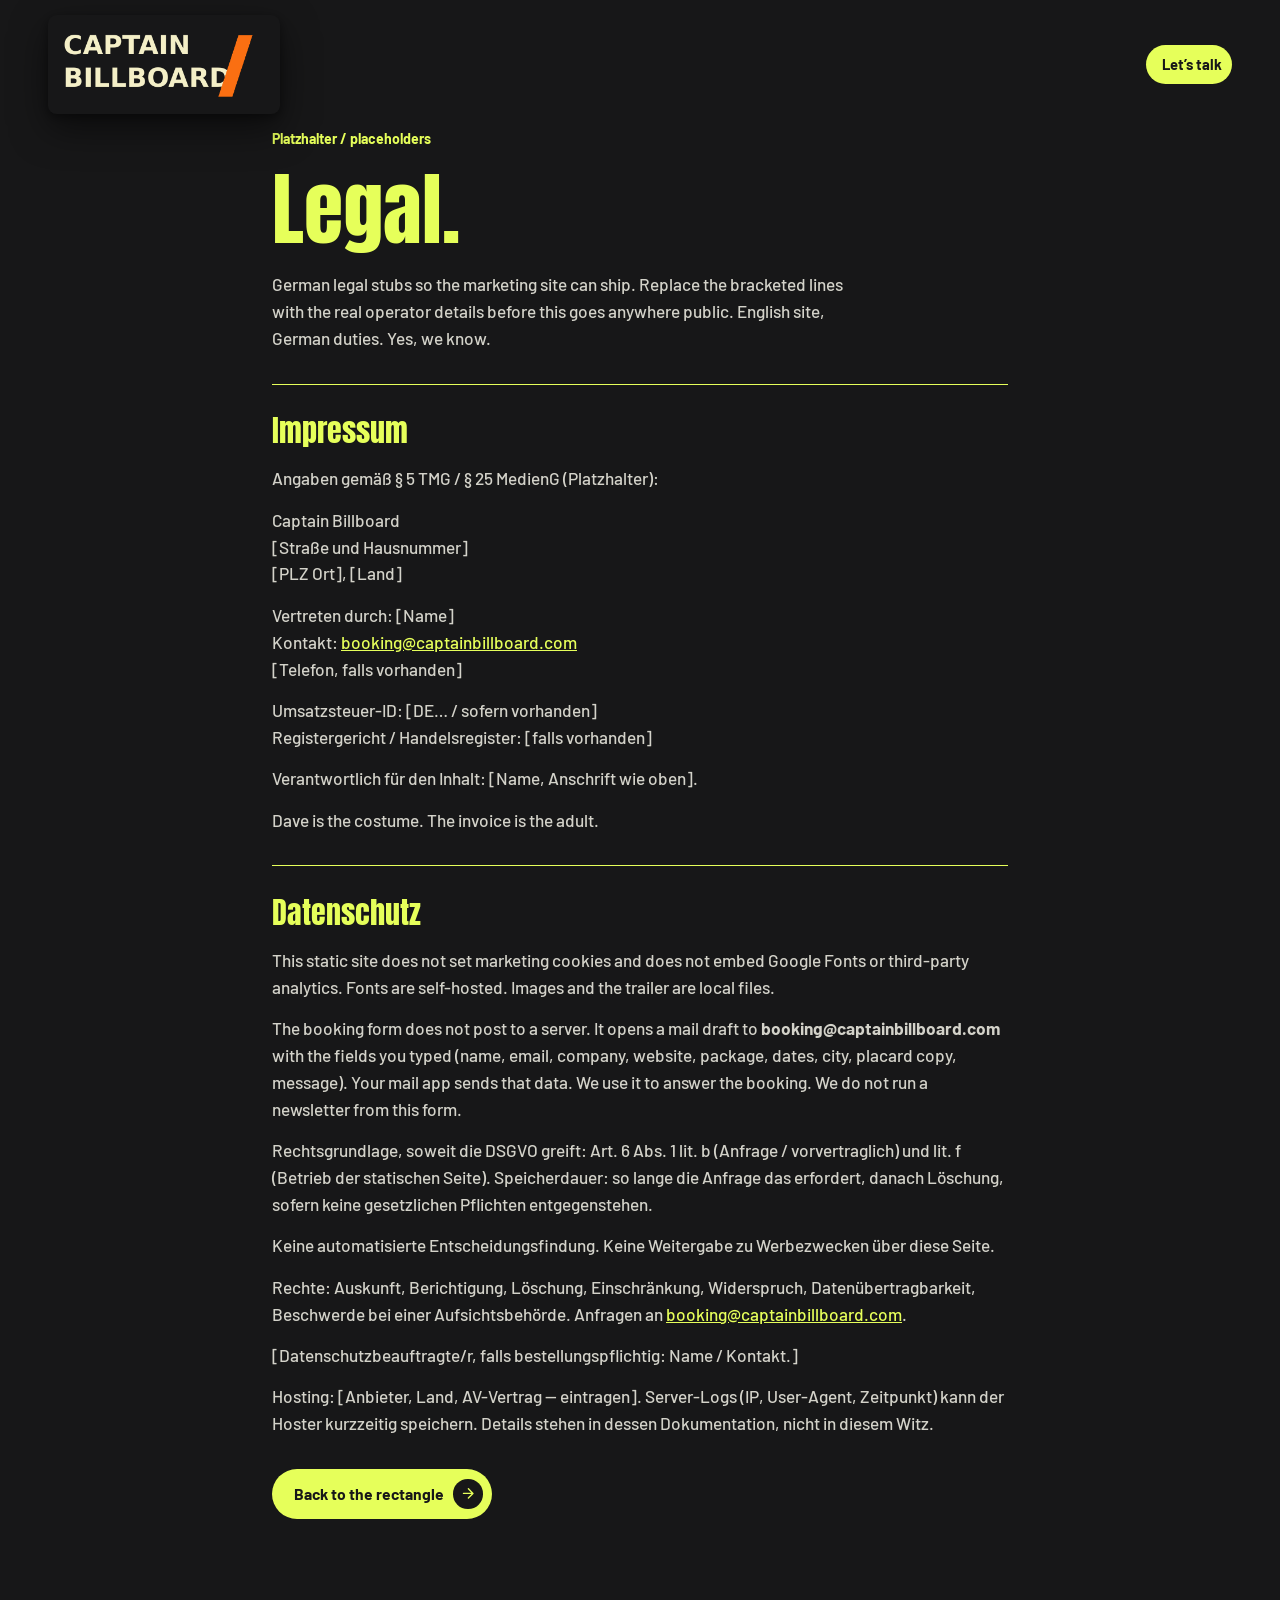
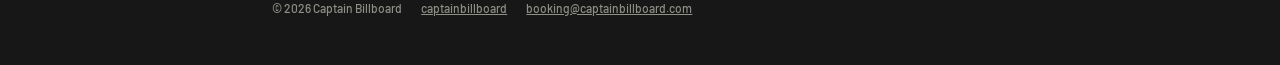
==== commit 784d198a: "Scale the homepage so type and logo actually dominate. Put logo.png on a larger #171718 plate with a" ====
--- a/legal.html
+++ b/legal.html
@@ -14,7 +14,7 @@
 <body>
   <a class="skip" href="#legal">Zum Inhalt</a>
   <header class="nav">
-    <a class="mark" href="index.html"><img src="assets/img/logo.png" alt="Captain Billboard" width="220" height="98"></a>
+    <a class="mark" href="index.html"><img src="assets/img/logo.png" alt="Captain Billboard" width="720" height="280"></a>
     <div class="nav__end">
       <a class="pill" href="index.html#book">Let’s talk</a>
     </div>
--- a/css/styles.css
+++ b/css/styles.css
@@ -6,15 +6,16 @@
   --lime: #e6ff5a;
   --grey: #d3d2c9;
   --mute: #8f8f86;
-  --paper: #f5f8f7;
-  --live: #ff5053;
+  --paper: #d3d2c9;
+  --live: #e6ff5a;
   --display: "Anton", Impact, sans-serif;
   --sans: "Barlow", "Segoe UI", sans-serif;
   --mono: "JetBrains Mono", ui-monospace, monospace;
   --pad: clamp(1rem, 4vw, 3rem);
   --wide: 84rem;
   --ease: cubic-bezier(0.16, 1, 0.3, 1);
-  --nav-clear: 6.75rem;
+  --nav-clear: 8.5rem;
+  --plate-shadow: 0 14px 36px rgba(0, 0, 0, 0.5), 0 3px 10px rgba(0, 0, 0, 0.36);
 }
 
 *,
@@ -43,9 +44,9 @@
   background: var(--ink);
   color: var(--grey);
   font-family: var(--sans);
-  font-size: 1.02rem;
-  font-weight: 400;
-  line-height: 1.6;
+  font-size: 1.08rem;
+  font-weight: 500;
+  line-height: 1.55;
   overflow-x: hidden;
   -webkit-font-smoothing: antialiased;
 }
@@ -116,8 +117,8 @@
 
 .eyebrow,
 .kicker {
-  font-size: 0.8rem;
-  font-weight: 500;
+  font-size: 0.88rem;
+  font-weight: 700;
   color: var(--lime);
   margin-bottom: 1rem;
 }
@@ -128,7 +129,7 @@
 
 .display {
   font-family: var(--display);
-  font-size: clamp(2.2rem, 6.6vw, 5rem);
+  font-size: clamp(2.5rem, 7.2vw, 5.6rem);
   font-weight: 400;
   line-height: 1.02;
   letter-spacing: -0.015em;
@@ -140,7 +141,7 @@
 
 .pull {
   font-family: var(--display);
-  font-size: clamp(2.4rem, 8vw, 6.5rem);
+  font-size: clamp(2.7rem, 8.4vw, 7rem);
   font-weight: 400;
   line-height: 1.08;
   letter-spacing: -0.02em;
@@ -240,14 +241,14 @@
   display: inline-flex;
   align-items: center;
   gap: 0.6rem;
-  min-height: 2.2rem;
-  padding: 0.4rem 0.55rem 0.4rem 1rem;
+  min-height: 2.45rem;
+  padding: 0.45rem 0.6rem 0.45rem 1.05rem;
   border: 0;
   border-radius: 999px;
   background: var(--lime);
   color: var(--ink);
   font-family: var(--sans);
-  font-size: 0.86rem;
+  font-size: 0.92rem;
   font-weight: 700;
   text-decoration: none;
   cursor: pointer;
@@ -330,7 +331,7 @@
   align-items: center;
   justify-content: space-between;
   gap: 1rem;
-  padding: 0.85rem var(--pad);
+  padding: 0.95rem var(--pad);
   transition: background 0.35s var(--ease), backdrop-filter 0.35s var(--ease);
 }
 
@@ -349,14 +350,15 @@
   align-items: center;
   line-height: 0;
   text-decoration: none;
-  background: var(--ink-2);
-  border-radius: 0.28rem;
-  padding: 0.22rem 0.38rem;
+  background: var(--ink);
+  border-radius: 0.55rem;
+  padding: 0.62rem 0.82rem 0.55rem;
+  box-shadow: var(--plate-shadow);
 }
 
 .mark img {
   display: block;
-  height: 36px;
+  height: clamp(3.35rem, 6.4vw, 5rem);
   width: auto;
 }
 
@@ -372,8 +374,8 @@
   background: none;
   color: var(--paper);
   font: inherit;
-  font-size: 0.92rem;
-  font-weight: 600;
+  font-size: 1.02rem;
+  font-weight: 700;
   cursor: pointer;
   padding: 0.35rem 0.1rem;
 }
@@ -407,7 +409,7 @@
   flex-direction: column;
   justify-content: space-between;
   gap: 2rem;
-  padding: 5rem 0 2.5rem;
+  padding: 6.25rem 0 2.5rem;
 }
 
 .menu__links {
@@ -456,115 +458,13 @@
   height: 100svh;
   display: flex;
   flex-direction: column;
-  align-items: center;
-  /* type rides low so the placard on his back stays readable */
+  align-items: flex-start;
   justify-content: flex-end;
-  padding-bottom: clamp(0.8rem, 3vh, 1.8rem);
+  padding: 0;
   overflow: hidden;
 }
 
-/* Where the type may live depends on how much clear frame the crop leaves,
-   which tracks the viewport's aspect ratio rather than its width. */
-.hero__band {
-  position: relative;
-  z-index: 2;
-  width: 100%;
-}
-
-/* portrait-ish: he fills the frame. Type sits in a short dark band at the
-   bottom — never a cream wash, never on the back placard. */
-@media (max-aspect-ratio: 5 / 4) {
-  .hero__stage {
-    padding-bottom: 0;
-  }
-
-  .hero__band {
-    padding-top: 0.9rem;
-    background: linear-gradient(
-      180deg,
-      transparent 0%,
-      color-mix(in srgb, var(--ink) 55%, transparent) 18%,
-      color-mix(in srgb, var(--ink) 92%, transparent) 62%,
-      var(--ink) 88%
-    );
-  }
-
-  .hero__giant {
-    font-size: 15vw;
-  }
-
-  .hero__serif {
-    font-size: 4vw;
-  }
-
-  .hero__credit {
-    font-size: 0.74rem;
-    line-height: 1.4;
-  }
-
-  .hero__foot {
-    margin-top: 0.7rem;
-  }
-
-  .hero__strip {
-    gap: 0.7rem;
-    padding-top: 0.7rem;
-  }
-}
-
-/* short phones have even less room under him */
-@media (max-aspect-ratio: 5 / 4) and (max-height: 780px) {
-  .hero__band {
-    padding-top: 0.55rem;
-  }
-
-  .hero__giant {
-    font-size: 13vw;
-  }
-
-  .hero__credit {
-    font-size: 0.7rem;
-  }
-
-  .chip__l {
-    display: none;
-  }
-}
-
-/* landscape-ish: he stands right of centre, so the type takes the LEFT sky.
-   RENT stays narrow so it never covers Dave or the placard. */
-@media (min-aspect-ratio: 5 / 4) {
-  .hero__stage {
-    justify-content: flex-start;
-    padding-top: clamp(5.75rem, 11vh, 8rem);
-    padding-bottom: 0;
-  }
-
-  .hero__band {
-    display: contents;
-  }
-
-  .hero__type {
-    align-self: flex-start;
-    width: min(32vw, 22rem);
-  }
-
-  .hero__foot {
-    position: absolute;
-    left: 0;
-    right: 0;
-    bottom: 0;
-    margin-top: 0;
-    background: linear-gradient(180deg, transparent 0%, color-mix(in srgb, var(--ink) 72%, transparent) 78%);
-    padding-bottom: 0.35rem;
-  }
-
-  .hero__shot img {
-    object-position: 68% 50%;
-  }
-}
-
-/* The shot owns the whole first screen; the type sits on top of it. */
+/* The shot owns the whole first screen. No cream wash. No paper column. */
 .hero__shot {
   position: absolute;
   inset: 0;
@@ -576,177 +476,207 @@
   width: 100%;
   height: 100%;
   object-fit: cover;
-  /* portrait crops hard, so frame him rather than the empty sky */
-  object-position: 79% 50%;
-  filter: saturate(1.04) contrast(1.06) brightness(calc(0.88 + var(--p) * 0.1));
+  object-position: 70% 50%;
+  filter: saturate(1.04) contrast(1.06) brightness(calc(0.9 + var(--p) * 0.08));
   transform: scale(calc(1 + var(--p) * 0.08));
 }
 
-/* No cream wash. A left-only ink veil in landscape so lime type reads
-   against sky, leaving Dave and the placard in the clear. */
 .hero__shot::after {
-  content: "";
-  position: absolute;
-  inset: 0;
-  pointer-events: none;
-  background: none;
-}
-
+  content: none;
+}
+
+/* Left of Dave. Huge on purpose. Never across the back placard. */
 .hero__type {
   position: relative;
   z-index: 2;
-  align-self: stretch;
-  padding: 0 var(--pad);
+  flex: 1 1 auto;
+  display: flex;
+  flex-direction: column;
+  justify-content: center;
+  width: auto;
+  max-width: min(52vw, 48rem);
+  align-items: flex-start;
+  padding: clamp(6.8rem, 13vh, 9rem) var(--pad) 1.4rem;
   text-align: left;
-  /* the word rides up out of frame instead of dissolving into the photo */
   transform: translateY(calc(var(--p) * -52vh)) scale(calc(1 - var(--p) * 0.06));
   opacity: calc(1 - max(0, var(--p) - 0.9) * 10);
 }
 
 .hero__tag {
-  font-size: 0.78rem;
-  font-weight: 500;
-  color: var(--grey);
-  margin-bottom: 0.6rem;
+  display: inline-block;
+  width: fit-content;
+  max-width: 26rem;
+  margin: 0 0 0.9rem;
+  padding: 0.55rem 0.8rem;
+  background: var(--ink);
+  color: var(--paper);
+  font-size: clamp(1.02rem, 1.7vw, 1.28rem);
+  font-weight: 700;
+  line-height: 1.25;
+  box-shadow: var(--plate-shadow);
 }
 
 .hero__giant {
   font-family: var(--display);
-  font-size: 18vw;
+  font-size: clamp(5.8rem, 16vw, 16rem);
   font-weight: 400;
-  line-height: 0.88;
+  line-height: 0.82;
   letter-spacing: -0.02em;
   color: var(--lime);
-  text-shadow: 0 0.06em 0.4em color-mix(in srgb, var(--ink) 65%, transparent);
+  text-shadow: 0 0.045em 0.22em rgba(23, 23, 24, 0.88);
+  white-space: nowrap;
 }
 
 .hero__serif {
   font-family: var(--display);
-  font-size: min(5.2vw, 2.4rem);
-  line-height: 1.08;
+  font-size: clamp(2.35rem, 6.6vw, 6.4rem);
+  line-height: 0.92;
   letter-spacing: 0.01em;
-  color: var(--grey);
-  margin-top: 0.1em;
-  text-shadow: 0 0.08em 0.35em color-mix(in srgb, var(--ink) 70%, transparent);
-}
-
-/* After the base type sizes so the aspect-ratio branches actually win. */
-@media (max-aspect-ratio: 5 / 4) {
-  .hero__giant {
-    font-size: 15vw;
-  }
-}
-
-@media (max-aspect-ratio: 5 / 4) and (max-height: 780px) {
-  .hero__giant {
-    font-size: 13vw;
-  }
-}
-
-@media (min-aspect-ratio: 5 / 4) {
-  .hero__giant {
-    font-size: min(9.4vw, 7.4rem);
-  }
-
-  .hero__serif {
-    font-size: min(2.4vw, 1.55rem);
-  }
-
-  .hero__shot::after {
-    background: linear-gradient(
-      90deg,
-      color-mix(in srgb, var(--ink) 46%, transparent) 0%,
-      color-mix(in srgb, var(--ink) 16%, transparent) 20%,
-      transparent 36%
-    );
-  }
-}
-
+  color: var(--lime);
+  margin-top: 0.06em;
+  text-shadow: 0 0.045em 0.22em rgba(23, 23, 24, 0.88);
+  white-space: nowrap;
+}
+
+/* Credit + stats sit on a #171718 plate at the bottom, never on the sky
+   and never across the back placard. In flow so the bigger strip
+   does not cover RENT. */
 .hero__foot {
   position: relative;
   z-index: 3;
+  flex: 0 0 auto;
   width: 100%;
-  margin-top: 1.1rem;
-  padding: 0 var(--pad);
-  opacity: calc(1 - max(0, var(--p) - 0.3) * 2.6);
-  transform: translateY(calc(var(--p) * 3vh));
-}
-
-/* The shot's own title, in Dave's voice, not a generic label. */
+  max-width: none;
+  margin: 0;
+  padding: 1.25rem var(--pad) 1.4rem;
+  background: var(--ink);
+  border-top: 1px solid color-mix(in srgb, var(--lime) 22%, transparent);
+  opacity: calc(1 - max(0, var(--p) - 0.35) * 2.8);
+  transform: none;
+}
+
 .hero__credit {
-  max-width: 44rem;
-  margin: 0 auto;
-  font-size: clamp(0.82rem, 1.3vw, 1rem);
-  line-height: 1.45;
-  color: var(--grey);
-  text-align: center;
+  max-width: 58rem;
+  margin: 0;
+  font-size: clamp(1.2rem, 2.15vw, 1.7rem);
+  font-weight: 700;
+  line-height: 1.28;
+  color: var(--paper);
+  text-align: left;
   text-wrap: balance;
 }
 
 .hero__credit b {
   color: var(--lime);
-  font-weight: 600;
+  font-weight: 700;
 }
 
 .hero__strip {
   position: relative;
-  width: min(100%, 52rem);
-  margin: clamp(0.8rem, 2.5vh, 1.4rem) auto 0;
-  display: grid;
-  gap: 1rem;
-  padding-top: 0.9rem;
-  border-top: 1px solid color-mix(in srgb, var(--lime) 55%, transparent);
+  width: 100%;
+  max-width: none;
+  margin: 0.95rem 0 0;
+  display: grid;
+  gap: 1rem 2rem;
+  padding-top: 0.95rem;
+  border-top: 1px solid color-mix(in srgb, var(--lime) 28%, transparent);
 }
 
 .hero__who {
-  text-align: center;
+  text-align: left;
 }
 
 .hero__who p {
-  font-size: clamp(0.85rem, 1.2vw, 0.95rem);
-  font-weight: 500;
-  color: var(--grey);
+  font-size: clamp(1.12rem, 1.9vw, 1.5rem);
+  font-weight: 700;
+  color: var(--paper);
 }
 
 .hero__who-light {
-  font-weight: 300;
+  font-weight: 600;
   color: var(--mute);
-  margin-top: 0.2rem;
+  margin-top: 0.25rem;
 }
 
 .chips {
   display: grid;
   grid-template-columns: repeat(3, auto);
-  gap: 1rem;
-  justify-content: center;
+  gap: 1.15rem;
+  justify-content: start;
+}
+
+@media (max-aspect-ratio: 5 / 4) {
+  .hero__shot img {
+    object-position: 78% 42%;
+  }
+
+  .hero__type {
+    position: relative;
+    left: auto;
+    right: auto;
+    bottom: auto;
+    width: auto;
+    max-width: min(88vw, 36rem);
+    padding: clamp(6.4rem, 12vh, 8rem) var(--pad) 1rem;
+    transform: none;
+    opacity: 1;
+    z-index: 2;
+  }
+
+  .hero__giant {
+    font-size: clamp(5rem, 22vw, 9rem);
+  }
+
+  .hero__serif {
+    font-size: clamp(2rem, 9.2vw, 3.8rem);
+  }
+
+  .hero__foot {
+    padding: 1.15rem var(--pad) 1.25rem;
+  }
+}
+
+@media (max-aspect-ratio: 5 / 4) and (max-height: 780px) {
+  .hero__giant {
+    font-size: clamp(4.2rem, 18vw, 7rem);
+  }
+
+  .hero__serif {
+    font-size: clamp(1.7rem, 7.4vw, 3rem);
+  }
+
+  .hero__type {
+    padding-top: 5.8rem;
+    justify-content: flex-end;
+  }
 }
 
 .chip {
   position: relative;
   display: flex;
   align-items: flex-start;
-  gap: 0.5rem;
-  padding-right: 0.9rem;
+  gap: 0.65rem;
+  padding-right: 1.15rem;
 }
 
 .chip + .chip {
-  padding-left: 0.9rem;
+  padding-left: 1.15rem;
 }
 
 .chip + .chip::before {
   content: "";
   position: absolute;
   left: 0;
-  top: 0.1rem;
-  bottom: 0.1rem;
+  top: 0.15rem;
+  bottom: 0.15rem;
   width: 1px;
   background: color-mix(in srgb, var(--lime) 40%, transparent);
 }
 
 .chip__live {
-  width: 8px;
-  height: 8px;
-  margin-top: 0.55rem;
+  width: 11px;
+  height: 11px;
+  margin-top: 0.7rem;
   border-radius: 50%;
   background: var(--live);
   flex-shrink: 0;
@@ -759,47 +689,49 @@
 }
 
 .chip__n {
-  font-size: clamp(1.15rem, 2.2vw, 1.55rem);
-  font-weight: 500;
+  font-size: clamp(1.85rem, 3.5vw, 2.85rem);
+  font-weight: 700;
   font-variant-numeric: lining-nums tabular-nums;
   line-height: 1;
-  color: var(--grey);
+  color: var(--paper);
   white-space: nowrap;
 }
 
 .chip__n span {
-  font-size: 0.45em;
-  font-weight: 400;
-  margin-left: 0.15em;
-  vertical-align: 0.35em;
+  font-size: 0.42em;
+  font-weight: 700;
+  margin-left: 0.18em;
+  vertical-align: 0.38em;
 }
 
 .chip__l {
-  margin-top: 0.35rem;
-  font-size: 0.62rem;
+  margin-top: 0.4rem;
+  font-size: clamp(0.78rem, 1.15vw, 0.98rem);
+  font-weight: 600;
   color: var(--mute);
   white-space: nowrap;
 }
 
 @media (max-width: 639px) {
   .chips {
-    gap: 0.5rem;
+    gap: 0.55rem;
+    width: 100%;
   }
 
   .chip {
-    padding-right: 0.5rem;
+    padding-right: 0.45rem;
   }
 
   .chip + .chip {
-    padding-left: 0.5rem;
+    padding-left: 0.55rem;
   }
 
   .chip__n {
-    font-size: 1.15rem;
+    font-size: clamp(1.45rem, 6.4vw, 1.9rem);
   }
 
   .chip__l {
-    font-size: 0.55rem;
+    font-size: 0.72rem;
     white-space: normal;
   }
 
@@ -823,10 +755,10 @@
 }
 
 .statement__lede {
-  font-size: clamp(1.25rem, 2.9vw, 2.35rem);
-  font-weight: 500;
-  line-height: 1.25;
-  color: var(--grey);
+  font-size: clamp(1.4rem, 3.1vw, 2.55rem);
+  font-weight: 700;
+  line-height: 1.22;
+  color: var(--paper);
 }
 
 .statement .note {
@@ -1674,8 +1606,9 @@
   line-height: 0;
   display: inline-block;
   background: var(--ink);
-  border-radius: 0.35rem;
-  padding: 0.5rem 0.7rem;
+  border-radius: 0.55rem;
+  padding: 0.7rem 0.95rem 0.62rem;
+  box-shadow: var(--plate-shadow);
 }
 
 .talk__mark img {
@@ -1903,9 +1836,9 @@
   }
 
   .hero__strip {
-    grid-template-columns: 1fr auto;
+    grid-template-columns: minmax(16rem, 1fr) auto;
     align-items: end;
-    gap: 1.5rem;
+    gap: 1.5rem 2.4rem;
   }
 
   .hero__who {
@@ -1923,6 +1856,25 @@
   .talk__bar {
     grid-template-columns: 1.6fr 1fr;
     gap: 1.2rem;
+  }
+}
+
+@media (min-aspect-ratio: 5 / 4) and (max-height: 740px) {
+  .hero__giant {
+    font-size: clamp(4.6rem, 12.5vw, 9rem);
+  }
+
+  .hero__serif {
+    font-size: clamp(1.9rem, 5vw, 3.6rem);
+  }
+
+  .hero__type {
+    padding-top: 5.8rem;
+    padding-bottom: 0.8rem;
+  }
+
+  .hero__foot {
+    padding: 1rem var(--pad) 1.1rem;
   }
 }
 
@@ -1982,7 +1934,7 @@
   }
 
   .menu__inner {
-    padding-top: 6.5rem;
+    padding-top: 8rem;
   }
 }
 
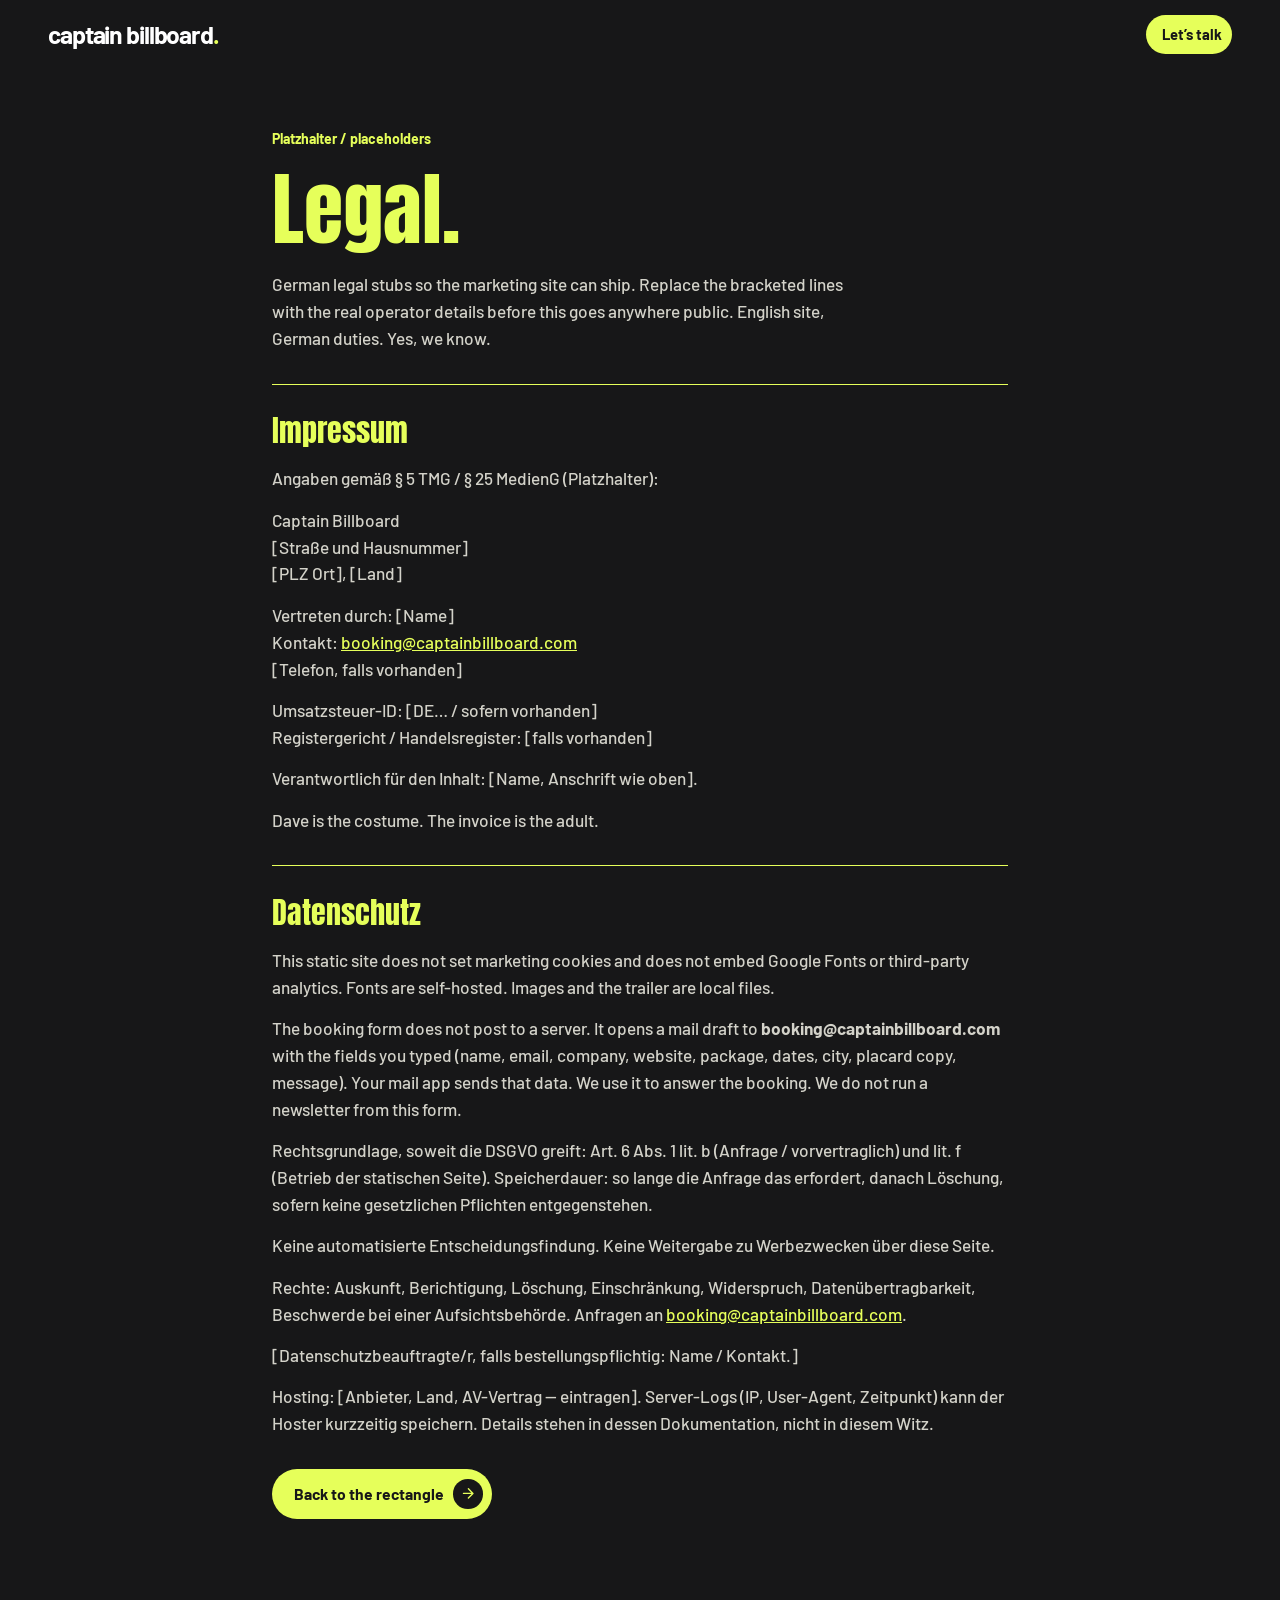
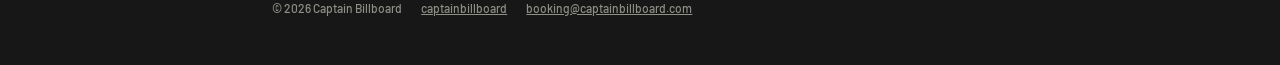
==== commit 5bbe0a39: "Make the wordmark flat type and strip every drop shadow. Nav and footer are lowercase “captain billb" ====
--- a/legal.html
+++ b/legal.html
@@ -14,7 +14,7 @@
 <body>
   <a class="skip" href="#legal">Zum Inhalt</a>
   <header class="nav">
-    <a class="mark" href="index.html"><img src="assets/img/logo.png" alt="Captain Billboard" width="720" height="280"></a>
+    <a class="mark" href="index.html">captain billboard<span class="mark__dot">.</span></a>
     <div class="nav__end">
       <a class="pill" href="index.html#book">Let’s talk</a>
     </div>
--- a/css/styles.css
+++ b/css/styles.css
@@ -14,8 +14,7 @@
   --pad: clamp(1rem, 4vw, 3rem);
   --wide: 84rem;
   --ease: cubic-bezier(0.16, 1, 0.3, 1);
-  --nav-clear: 8.5rem;
-  --plate-shadow: 0 14px 36px rgba(0, 0, 0, 0.5), 0 3px 10px rgba(0, 0, 0, 0.36);
+  --nav-clear: 6.25rem;
 }
 
 *,
@@ -340,26 +339,33 @@
   border-bottom: 1px solid color-mix(in srgb, var(--lime) 28%, transparent);
 }
 
-.nav.is-stuck .mark,
 .nav.is-stuck .menu-btn {
   color: var(--grey);
 }
 
+.mark,
+.talk__mark {
+  font-family: var(--sans);
+  font-weight: 700;
+  letter-spacing: -0.045em;
+  line-height: 1;
+  color: #fff;
+  text-decoration: none;
+  text-transform: none;
+}
+
 .mark {
-  display: flex;
-  align-items: center;
-  line-height: 0;
-  text-decoration: none;
-  background: var(--ink);
-  border-radius: 0.55rem;
-  padding: 0.62rem 0.82rem 0.55rem;
-  box-shadow: var(--plate-shadow);
-}
-
-.mark img {
-  display: block;
-  height: clamp(3.35rem, 6.4vw, 5rem);
-  width: auto;
+  display: inline-block;
+  font-size: clamp(1.2rem, 2.15vw, 1.55rem);
+}
+
+.talk__mark {
+  margin: clamp(2.5rem, 6vw, 4rem) 0 0.6rem;
+  font-size: clamp(1.85rem, 5.4vw, 3.1rem);
+}
+
+.mark__dot {
+  color: var(--lime);
 }
 
 .nav__end {
@@ -492,11 +498,11 @@
   flex: 1 1 auto;
   display: flex;
   flex-direction: column;
-  justify-content: center;
+  justify-content: flex-start;
   width: auto;
-  max-width: min(52vw, 48rem);
+  max-width: min(56vw, 50rem);
   align-items: flex-start;
-  padding: clamp(6.8rem, 13vh, 9rem) var(--pad) 1.4rem;
+  padding: clamp(6.5rem, 13vh, 8.5rem) var(--pad) 1.2rem;
   text-align: left;
   transform: translateY(calc(var(--p) * -52vh)) scale(calc(1 - var(--p) * 0.06));
   opacity: calc(1 - max(0, var(--p) - 0.9) * 10);
@@ -505,36 +511,33 @@
 .hero__tag {
   display: inline-block;
   width: fit-content;
-  max-width: 26rem;
-  margin: 0 0 0.9rem;
+  max-width: 38rem;
+  margin: 0 0 1rem;
   padding: 0.55rem 0.8rem;
   background: var(--ink);
   color: var(--paper);
-  font-size: clamp(1.02rem, 1.7vw, 1.28rem);
+  font-size: clamp(1.12rem, 1.9vw, 1.42rem);
   font-weight: 700;
   line-height: 1.25;
-  box-shadow: var(--plate-shadow);
 }
 
 .hero__giant {
   font-family: var(--display);
-  font-size: clamp(5.8rem, 16vw, 16rem);
+  font-size: clamp(6.2rem, 18vw, 17rem);
   font-weight: 400;
   line-height: 0.82;
   letter-spacing: -0.02em;
   color: var(--lime);
-  text-shadow: 0 0.045em 0.22em rgba(23, 23, 24, 0.88);
   white-space: nowrap;
 }
 
 .hero__serif {
   font-family: var(--display);
-  font-size: clamp(2.35rem, 6.6vw, 6.4rem);
+  font-size: clamp(2.6rem, 7.4vw, 6.8rem);
   line-height: 0.92;
   letter-spacing: 0.01em;
   color: var(--lime);
   margin-top: 0.06em;
-  text-shadow: 0 0.045em 0.22em rgba(23, 23, 24, 0.88);
   white-space: nowrap;
 }
 
@@ -617,7 +620,7 @@
     bottom: auto;
     width: auto;
     max-width: min(88vw, 36rem);
-    padding: clamp(6.4rem, 12vh, 8rem) var(--pad) 1rem;
+    padding: clamp(5.8rem, 12vh, 7.5rem) var(--pad) 1rem;
     transform: none;
     opacity: 1;
     z-index: 2;
@@ -706,7 +709,7 @@
 
 .chip__l {
   margin-top: 0.4rem;
-  font-size: clamp(0.78rem, 1.15vw, 0.98rem);
+  font-size: clamp(0.9rem, 1.35vw, 1.12rem);
   font-weight: 600;
   color: var(--mute);
   white-space: nowrap;
@@ -1601,21 +1604,6 @@
   outline-color: var(--lime);
 }
 
-.talk__mark {
-  margin: clamp(2.5rem, 6vw, 4rem) 0 0.6rem;
-  line-height: 0;
-  display: inline-block;
-  background: var(--ink);
-  border-radius: 0.55rem;
-  padding: 0.7rem 0.95rem 0.62rem;
-  box-shadow: var(--plate-shadow);
-}
-
-.talk__mark img {
-  display: block;
-  height: clamp(3.8rem, 12vw, 7.2rem);
-  width: auto;
-}
 
 .talk__bar {
   display: grid;
@@ -1824,6 +1812,11 @@
 /* --- breakpoints --- */
 
 @media (min-width: 640px) {
+  .hero__tag {
+    white-space: nowrap;
+    max-width: none;
+  }
+
   .lies,
   .pair,
   .split,
@@ -1869,8 +1862,8 @@
   }
 
   .hero__type {
-    padding-top: 5.8rem;
-    padding-bottom: 0.8rem;
+    padding-top: 6.4rem;
+    padding-bottom: 0.6rem;
   }
 
   .hero__foot {
